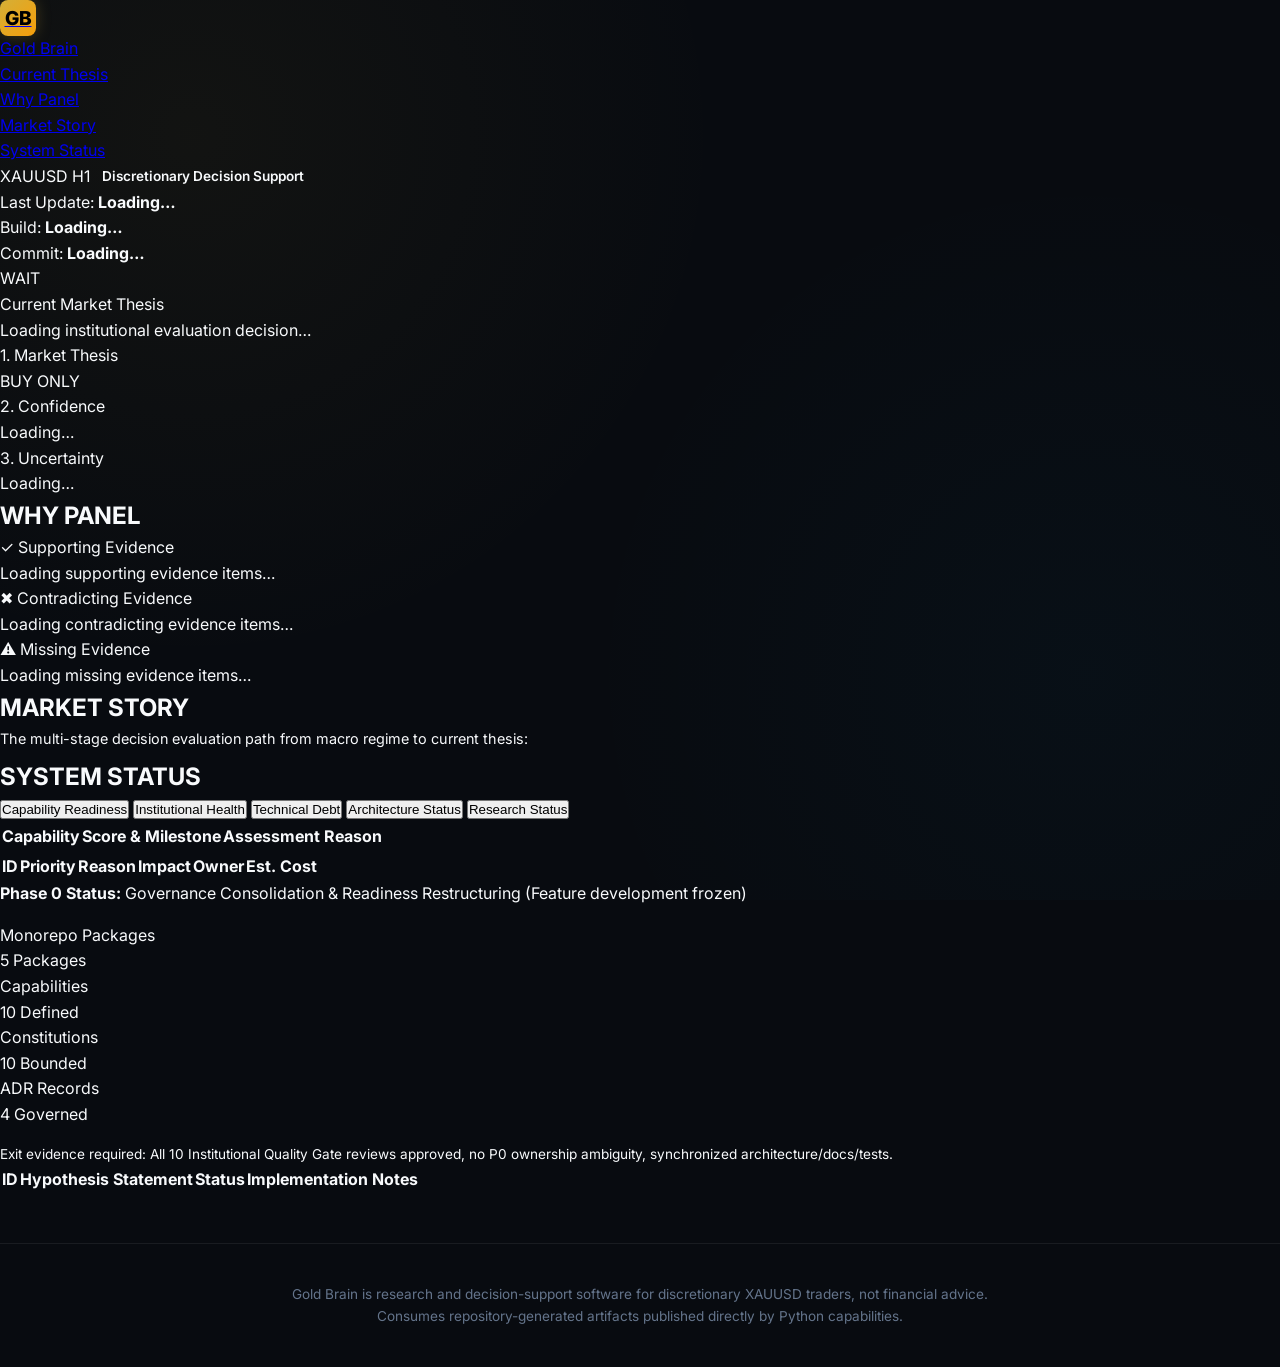
==== index.html @ 352fdc2d "feat(ux): complete First User Experience Sprint — pure artifact consumption dashboard" ====
<!DOCTYPE html>
<html lang="en">
<head>
  <meta charset="UTF-8">
  <meta name="viewport" content="width=device-width, initial-scale=1.0">
  <title>Gold Brain — Discretionary Gold Trader Decision Intelligence</title>
  <meta name="description" content="Gold Brain institutional decision-intelligence foundation for discretionary XAUUSD traders. Live evaluation thesis, evidence lineage, and capability readiness.">
  <link rel="stylesheet" href="styles.css">
</head>
<body>

  <!-- Navigation Bar -->
  <header class="navbar">
    <div class="nav-content">
      <a href="#" class="brand-box">
        <div class="brand-icon">GB</div>
        <div class="brand-name">Gold <span>Brain</span></div>
      </a>
      <ul class="nav-menu">
        <li><a href="#thesis-section">Current Thesis</a></li>
        <li><a href="#why-section">Why Panel</a></li>
        <li><a href="#story-section">Market Story</a></li>
        <li><a href="#status-section">System Status</a></li>
      </ul>
    </div>
  </header>

  <!-- Main Content Container -->
  <main class="main-wrapper">

    <!-- 1. HOME PAGE: Immediate Answers Hero Card -->
    <section class="thesis-hero" id="thesis-section">
      
      <!-- Meta Indicators Bar -->
      <div class="hero-meta-bar">
        <div style="display: flex; align-items: center; gap: 0.75rem;">
          <span class="symbol-badge">XAUUSD H1</span>
          <span style="font-size: 0.85rem; color: var(--text-sub); font-weight: 600;">Discretionary Decision Support</span>
        </div>
        <div class="meta-indicators">
          <div class="meta-item">Last Update: <strong id="val-last-update">Loading…</strong></div>
          <div class="meta-item">Build: <strong id="val-build-version">Loading…</strong></div>
          <div class="meta-item">Commit: <strong id="val-commit-sha">Loading…</strong></div>
        </div>
      </div>

      <!-- Main Thesis Display -->
      <div class="thesis-display-box">
        <div class="thesis-badge-large thesis-WAIT" id="thesis-badge">
          WAIT
        </div>
        <div class="thesis-info-details">
          <div class="thesis-title-text">Current Market Thesis</div>
          <div class="thesis-sub-meaning" id="thesis-meaning">Loading institutional evaluation decision…</div>

          <!-- Key Metrics Grid -->
          <div class="metrics-row">
            <div class="metric-card">
              <div class="metric-label">1. Market Thesis</div>
              <div class="metric-val" id="val-thesis-summary">BUY ONLY</div>
            </div>
            <div class="metric-card">
              <div class="metric-label">2. Confidence</div>
              <div class="metric-val" id="val-confidence" style="color: var(--emerald-buy);">Loading…</div>
            </div>
            <div class="metric-card">
              <div class="metric-label">3. Uncertainty</div>
              <div class="metric-val" id="val-uncertainty" style="color: var(--amber-wait);">Loading…</div>
            </div>
          </div>
        </div>
      </div>
    </section>

    <!-- 2. WHY PANEL -->
    <section id="why-section">
      <div class="section-title-box">
        <h2 class="section-h2">WHY <span>PANEL</span></h2>
        <div class="section-line"></div>
      </div>

      <div class="why-grid">
        <!-- Supporting Evidence -->
        <div class="evidence-box">
          <div class="evidence-title supporting">✓ Supporting Evidence</div>
          <ul class="evidence-ul supporting" id="supporting-evidence">
            <li>Loading supporting evidence items…</li>
          </ul>
        </div>

        <!-- Contradicting Evidence -->
        <div class="evidence-box">
          <div class="evidence-title contradicting">✖ Contradicting Evidence</div>
          <ul class="evidence-ul contradicting" id="contradicting-evidence">
            <li>Loading contradicting evidence items…</li>
          </ul>
        </div>

        <!-- Missing Evidence -->
        <div class="evidence-box">
          <div class="evidence-title missing">⚠ Missing Evidence</div>
          <ul class="evidence-ul missing" id="missing-evidence">
            <li>Loading missing evidence items…</li>
          </ul>
        </div>
      </div>
    </section>

    <!-- 3. MARKET STORY -->
    <section id="story-section">
      <div class="section-title-box">
        <h2 class="section-h2">MARKET <span>STORY</span></h2>
        <div class="section-line"></div>
      </div>

      <div class="story-card">
        <p style="color: var(--text-sub); font-size: 0.9rem; margin-bottom: 0.5rem;">
          The multi-stage decision evaluation path from macro regime to current thesis:
        </p>
        <div id="market-story-pipeline">
          <!-- Rendered by app.js -->
        </div>
      </div>
    </section>

    <!-- 4. SYSTEM STATUS -->
    <section id="status-section">
      <div class="section-title-box">
        <h2 class="section-h2">SYSTEM <span>STATUS</span></h2>
        <div class="section-line"></div>
      </div>

      <div class="status-tabs">
        <button class="tab-btn active" data-tab="readiness">Capability Readiness</button>
        <button class="tab-btn" data-tab="health">Institutional Health</button>
        <button class="tab-btn" data-tab="debt">Technical Debt</button>
        <button class="tab-btn" data-tab="architecture">Architecture Status</button>
        <button class="tab-btn" data-tab="research">Research Status</button>
      </div>

      <!-- Tab 1: Capability Readiness -->
      <div class="tab-content active" id="tab-readiness">
        <div class="evidence-box">
          <table class="data-table">
            <thead>
              <tr>
                <th>Capability</th>
                <th>Score & Milestone</th>
                <th>Assessment Reason</th>
              </tr>
            </thead>
            <tbody id="readiness-table-body">
              <!-- Rendered by app.js -->
            </tbody>
          </table>
        </div>
      </div>

      <!-- Tab 2: Institutional Health -->
      <div class="tab-content" id="tab-health">
        <div class="evidence-box" id="health-summary-box">
          <!-- Rendered by app.js -->
        </div>
      </div>

      <!-- Tab 3: Technical Debt -->
      <div class="tab-content" id="tab-debt">
        <div class="evidence-box">
          <table class="data-table">
            <thead>
              <tr>
                <th>ID</th>
                <th>Priority</th>
                <th>Reason</th>
                <th>Impact</th>
                <th>Owner</th>
                <th>Est. Cost</th>
              </tr>
            </thead>
            <tbody id="debt-table-body">
              <!-- Rendered by app.js -->
            </tbody>
          </table>
        </div>
      </div>

      <!-- Tab 4: Architecture Status -->
      <div class="tab-content" id="tab-architecture">
        <div class="evidence-box">
          <div style="margin-bottom: 1rem;">
            <strong style="color: var(--amber-wait);">Phase 0 Status:</strong> 
            <span>Governance Consolidation & Readiness Restructuring (Feature development frozen)</span>
          </div>
          <div class="metrics-row" style="margin-bottom: 1rem;">
            <div class="metric-card">
              <div class="metric-label">Monorepo Packages</div>
              <div class="metric-val">5 Packages</div>
            </div>
            <div class="metric-card">
              <div class="metric-label">Capabilities</div>
              <div class="metric-val">10 Defined</div>
            </div>
            <div class="metric-card">
              <div class="metric-label">Constitutions</div>
              <div class="metric-val">10 Bounded</div>
            </div>
            <div class="metric-card">
              <div class="metric-label">ADR Records</div>
              <div class="metric-val">4 Governed</div>
            </div>
          </div>
          <p style="color: var(--text-sub); font-size: 0.85rem;">
            Exit evidence required: All 10 Institutional Quality Gate reviews approved, no P0 ownership ambiguity, synchronized architecture/docs/tests.
          </p>
        </div>
      </div>

      <!-- Tab 5: Research Status -->
      <div class="tab-content" id="tab-research">
        <div class="evidence-box">
          <table class="data-table">
            <thead>
              <tr>
                <th>ID</th>
                <th>Hypothesis Statement</th>
                <th>Status</th>
                <th>Implementation Notes</th>
              </tr>
            </thead>
            <tbody id="hyp-table-body">
              <!-- Rendered by app.js -->
            </tbody>
          </table>
        </div>
      </div>

    </section>

  </main>

  <!-- Footer -->
  <footer class="footer">
    <p>
      Gold Brain is research and decision-support software for discretionary XAUUSD traders, not financial advice.<br>
      Consumes repository-generated artifacts published directly by Python capabilities.
    </p>
  </footer>

  <script src="app.js"></script>
</body>
</html>
---- styles.css ----
/* ==========================================================================
   Gold Brain — Institutional Decision Intelligence Design System & CSS
   ========================================================================== */

@import url('https://fonts.googleapis.com/css2?family=Inter:wght@300;400;500;600;700;800&family=JetBrains+Mono:wght@400;500;600&display=swap');

:root {
  /* Color Palette */
  --bg-primary: #080B10;
  --bg-secondary: #0F141C;
  --bg-card: rgba(20, 27, 38, 0.7);
  --bg-card-hover: rgba(28, 38, 54, 0.85);
  --bg-glass: rgba(15, 20, 28, 0.65);
  
  --gold-primary: #D4AF37;
  --gold-light: #F3E5AB;
  --gold-glow: rgba(212, 175, 55, 0.25);
  --amber-primary: #F59E0B;
  
  --emerald-success: #10B981;
  --emerald-glow: rgba(16, 185, 129, 0.2);
  --rose-danger: #EF4444;
  --rose-glow: rgba(239, 68, 68, 0.2);
  --sky-info: #0EA5E9;
  
  --text-primary: #F8FAFC;
  --text-secondary: #94A3B8;
  --text-muted: #64748B;
  
  --border-color: rgba(212, 175, 55, 0.15);
  --border-subtle: rgba(255, 255, 255, 0.07);
  --border-active: rgba(212, 175, 55, 0.5);
  
  /* Typography */
  --font-sans: 'Inter', system-ui, -apple-system, sans-serif;
  --font-mono: 'JetBrains Mono', monospace;
  
  /* Shadows & Glass */
  --shadow-lg: 0 10px 30px -10px rgba(0, 0, 0, 0.7);
  --shadow-gold: 0 0 20px rgba(212, 175, 55, 0.15);
  --glass-blur: blur(12px);
  --radius-lg: 16px;
  --radius-md: 12px;
  --radius-sm: 8px;
}

* {
  box-sizing: border-box;
  margin: 0;
  padding: 0;
}

body {
  font-family: var(--font-sans);
  background-color: var(--bg-primary);
  color: var(--text-primary);
  line-height: 1.6;
  overflow-x: hidden;
  background-image: 
    radial-gradient(circle at 15% 15%, rgba(212, 175, 55, 0.05) 0%, transparent 40%),
    radial-gradient(circle at 85% 75%, rgba(14, 165, 233, 0.03) 0%, transparent 40%);
  background-attachment: fixed;
}

/* Header & Nav */
.header {
  position: sticky;
  top: 0;
  z-index: 100;
  backdrop-filter: var(--glass-blur);
  background: rgba(8, 11, 16, 0.85);
  border-bottom: 1px solid var(--border-subtle);
  padding: 1rem 2rem;
}

.nav-container {
  max-width: 1280px;
  margin: 0 auto;
  display: flex;
  justify-content: space-between;
  align-items: center;
}

.brand {
  display: flex;
  align-items: center;
  gap: 0.75rem;
  text-decoration: none;
  color: var(--text-primary);
}

.brand-icon {
  width: 36px;
  height: 36px;
  background: linear-gradient(135deg, var(--gold-primary), var(--amber-primary));
  border-radius: 8px;
  display: flex;
  align-items: center;
  justify-content: center;
  font-weight: 800;
  font-size: 1.2rem;
  color: #000;
  box-shadow: 0 0 15px var(--gold-glow);
}

.brand-title {
  font-size: 1.25rem;
  font-weight: 700;
  letter-spacing: -0.5px;
}

.brand-title span {
  color: var(--gold-primary);
}

.nav-links {
  display: flex;
  gap: 1.5rem;
  list-style: none;
}

.nav-links a {
  color: var(--text-secondary);
  text-decoration: none;
  font-size: 0.9rem;
  font-weight: 500;
  transition: all 0.2s ease;
}

.nav-links a:hover {
  color: var(--gold-primary);
}

.status-badge {
  display: inline-flex;
  align-items: center;
  gap: 0.5rem;
  background: rgba(245, 158, 11, 0.1);
  border: 1px solid rgba(245, 158, 11, 0.3);
  color: var(--amber-primary);
  padding: 0.35rem 0.85rem;
  border-radius: 20px;
  font-size: 0.8rem;
  font-weight: 600;
}

.status-dot {
  width: 8px;
  height: 8px;
  background-color: var(--amber-primary);
  border-radius: 50%;
  box-shadow: 0 0 8px var(--amber-primary);
  animation: pulse 2s infinite;
}

@keyframes pulse {
  0% { opacity: 1; transform: scale(1); }
  50% { opacity: 0.5; transform: scale(1.2); }
  100% { opacity: 1; transform: scale(1); }
}

/* Main Container */
.container {
  max-width: 1280px;
  margin: 0 auto;
  padding: 2.5rem 1.5rem;
}

/* Hero Section */
.hero {
  text-align: center;
  padding: 3rem 1rem 4rem 1rem;
}

.hero-tag {
  display: inline-block;
  padding: 0.4rem 1rem;
  background: rgba(212, 175, 55, 0.1);
  border: 1px solid var(--border-color);
  border-radius: 50px;
  color: var(--gold-primary);
  font-size: 0.85rem;
  font-weight: 600;
  text-transform: uppercase;
  letter-spacing: 1px;
  margin-bottom: 1.5rem;
}

.hero-title {
  font-size: 3rem;
  font-weight: 800;
  line-height: 1.15;
  margin-bottom: 1.25rem;
  background: linear-gradient(180deg, #FFFFFF 0%, #94A3B8 100%);
  -webkit-background-clip: text;
  -webkit-text-fill-color: transparent;
}

.hero-title-gold {
  background: linear-gradient(135deg, var(--gold-light) 0%, var(--gold-primary) 100%);
  -webkit-background-clip: text;
  -webkit-text-fill-color: transparent;
}

.hero-subtitle {
  max-width: 780px;
  margin: 0 auto 2.5rem auto;
  color: var(--text-secondary);
  font-size: 1.15rem;
  line-height: 1.7;
}

.stats-bar {
  display: grid;
  grid-template-columns: repeat(auto-fit, minmax(220px, 1fr));
  gap: 1.25rem;
  margin-top: 2.5rem;
}

.stat-card {
  background: var(--bg-card);
  border: 1px solid var(--border-subtle);
  backdrop-filter: var(--glass-blur);
  padding: 1.25rem;
  border-radius: var(--radius-md);
  text-align: center;
  transition: transform 0.2s ease, border-color 0.2s ease;
}

.stat-card:hover {
  transform: translateY(-2px);
  border-color: var(--border-color);
}

.stat-value {
  font-size: 1.8rem;
  font-weight: 700;
  color: var(--gold-primary);
  margin-bottom: 0.25rem;
}

.stat-label {
  font-size: 0.85rem;
  color: var(--text-secondary);
  font-weight: 500;
}

/* Section Common */
.section {
  margin-bottom: 4.5rem;
}

.section-header {
  margin-bottom: 2rem;
}

.section-title {
  font-size: 1.8rem;
  font-weight: 700;
  display: flex;
  align-items: center;
  gap: 0.75rem;
  margin-bottom: 0.5rem;
}

.section-title i {
  color: var(--gold-primary);
}

.section-desc {
  color: var(--text-secondary);
  font-size: 1rem;
}

/* Interactive Evaluator Playground */
.evaluator-grid {
  display: grid;
  grid-template-columns: 1fr 1fr;
  gap: 1.5rem;
}

@media (max-width: 900px) {
  .evaluator-grid {
    grid-template-columns: 1fr;
  }
  .hero-title {
    font-size: 2.2rem;
  }
}

.panel {
  background: var(--bg-card);
  border: 1px solid var(--border-subtle);
  backdrop-filter: var(--glass-blur);
  border-radius: var(--radius-lg);
  padding: 1.75rem;
  display: flex;
  flex-direction: column;
}

.panel-header {
  display: flex;
  justify-content: space-between;
  align-items: center;
  margin-bottom: 1.25rem;
  padding-bottom: 0.75rem;
  border-bottom: 1px solid var(--border-subtle);
}

.panel-title {
  font-size: 1.1rem;
  font-weight: 600;
  color: var(--text-primary);
}

.scenario-buttons {
  display: flex;
  flex-wrap: wrap;
  gap: 0.5rem;
  margin-bottom: 1.25rem;
}

.btn-scenario {
  background: rgba(255, 255, 255, 0.05);
  border: 1px solid var(--border-subtle);
  color: var(--text-secondary);
  padding: 0.5rem 0.9rem;
  border-radius: var(--radius-sm);
  font-size: 0.825rem;
  font-weight: 500;
  cursor: pointer;
  transition: all 0.2s ease;
}

.btn-scenario:hover, .btn-scenario.active {
  background: rgba(212, 175, 55, 0.15);
  border-color: var(--gold-primary);
  color: var(--gold-light);
}

.code-editor {
  background: #05070A;
  border: 1px solid var(--border-subtle);
  border-radius: var(--radius-md);
  padding: 1rem;
  font-family: var(--font-mono);
  font-size: 0.85rem;
  color: #A7F3D0;
  width: 100%;
  height: 280px;
  resize: vertical;
  outline: none;
  line-height: 1.5;
}

.code-editor:focus {
  border-color: var(--border-active);
}

.btn-eval {
  margin-top: 1rem;
  background: linear-gradient(135deg, var(--gold-primary) 0%, var(--amber-primary) 100%);
  color: #000;
  font-weight: 700;
  font-size: 0.95rem;
  padding: 0.85rem 1.5rem;
  border: none;
  border-radius: var(--radius-md);
  cursor: pointer;
  transition: all 0.2s ease;
  box-shadow: 0 4px 15px var(--gold-glow);
  display: flex;
  align-items: center;
  justify-content: center;
  gap: 0.5rem;
}

.btn-eval:hover {
  transform: translateY(-2px);
  box-shadow: 0 6px 20px rgba(212, 175, 55, 0.35);
}

/* Verdict Display */
.verdict-card {
  padding: 1.25rem;
  border-radius: var(--radius-md);
  margin-bottom: 1.25rem;
  display: flex;
  align-items: center;
  justify-content: space-between;
  border: 1px solid transparent;
}

.verdict-BUY {
  background: rgba(16, 185, 129, 0.12);
  border-color: var(--emerald-success);
  color: var(--emerald-success);
}

.verdict-SELL {
  background: rgba(239, 68, 68, 0.12);
  border-color: var(--rose-danger);
  color: var(--rose-danger);
}

.verdict-WAIT {
  background: rgba(245, 158, 11, 0.12);
  border-color: var(--amber-primary);
  color: var(--amber-primary);
}

.verdict-badge {
  font-size: 2rem;
  font-weight: 800;
  letter-spacing: 1px;
}

.verdict-details {
  text-align: right;
}

.verdict-meaning {
  font-size: 0.9rem;
  font-weight: 600;
  color: var(--text-primary);
}

.verdict-confidence {
  font-size: 0.8rem;
  color: var(--text-secondary);
}

.reasons-list {
  list-style: none;
  margin-bottom: 1.25rem;
}

.reasons-list li {
  position: relative;
  padding-left: 1.5rem;
  margin-bottom: 0.5rem;
  font-size: 0.9rem;
  color: var(--text-primary);
}

.reasons-list li::before {
  content: "✓";
  position: absolute;
  left: 0;
  color: var(--emerald-success);
  font-weight: bold;
}

.json-output {
  background: #05070A;
  border: 1px solid var(--border-subtle);
  border-radius: var(--radius-md);
  padding: 1rem;
  font-family: var(--font-mono);
  font-size: 0.825rem;
  color: #94A3B8;
  max-height: 220px;
  overflow-y: auto;
  white-space: pre-wrap;
}

/* Capability Readiness Matrix */
.matrix-table-wrapper {
  background: var(--bg-card);
  border: 1px solid var(--border-subtle);
  backdrop-filter: var(--glass-blur);
  border-radius: var(--radius-lg);
  overflow-x: auto;
}

.matrix-table {
  width: 100%;
  border-collapse: collapse;
  text-align: left;
  font-size: 0.9rem;
}

.matrix-table th {
  background: rgba(255, 255, 255, 0.03);
  padding: 1rem 1.25rem;
  color: var(--text-secondary);
  font-weight: 600;
  border-bottom: 1px solid var(--border-subtle);
}

.matrix-table td {
  padding: 1rem 1.25rem;
  border-bottom: 1px solid var(--border-subtle);
  color: var(--text-primary);
}

.matrix-table tr:hover {
  background: rgba(255, 255, 255, 0.02);
}

.capability-name {
  font-weight: 600;
  color: var(--gold-light);
  display: flex;
  align-items: center;
  gap: 0.5rem;
}

.score-pill {
  display: inline-flex;
  align-items: center;
  padding: 0.25rem 0.6rem;
  border-radius: 6px;
  font-size: 0.75rem;
  font-weight: 700;
  font-family: var(--font-mono);
}

.score-60 { background: rgba(16, 185, 129, 0.15); color: var(--emerald-success); border: 1px solid var(--emerald-glow); }
.score-40 { background: rgba(14, 165, 233, 0.15); color: var(--sky-info); border: 1px solid rgba(14, 165, 233, 0.3); }
.score-20 { background: rgba(245, 158, 11, 0.15); color: var(--amber-primary); border: 1px solid rgba(245, 158, 11, 0.3); }
.score-0  { background: rgba(239, 68, 68, 0.15); color: var(--rose-danger); border: 1px solid var(--rose-glow); }

/* Progress Bar */
.progress-bar-bg {
  width: 100px;
  height: 6px;
  background: rgba(255, 255, 255, 0.1);
  border-radius: 3px;
  overflow: hidden;
  margin-top: 4px;
}

.progress-bar-fill {
  height: 100%;
  border-radius: 3px;
  transition: width 0.8s ease;
}

/* Governance & Constitutions */
.grid-cards {
  display: grid;
  grid-template-columns: repeat(auto-fit, minmax(320px, 1fr));
  gap: 1.5rem;
}

.card-item {
  background: var(--bg-card);
  border: 1px solid var(--border-subtle);
  border-radius: var(--radius-lg);
  padding: 1.5rem;
  transition: all 0.2s ease;
}

.card-item:hover {
  transform: translateY(-3px);
  border-color: var(--border-color);
  box-shadow: var(--shadow-gold);
}

.card-title {
  font-size: 1.1rem;
  font-weight: 600;
  color: var(--gold-light);
  margin-bottom: 0.75rem;
  display: flex;
  align-items: center;
  gap: 0.5rem;
}

.card-body {
  color: var(--text-secondary);
  font-size: 0.9rem;
  line-height: 1.6;
}

/* Roadmap Timeline */
.timeline {
  display: grid;
  grid-template-columns: repeat(auto-fit, minmax(260px, 1fr));
  gap: 1.5rem;
}

.timeline-step {
  background: var(--bg-card);
  border: 1px solid var(--border-subtle);
  border-radius: var(--radius-lg);
  padding: 1.5rem;
  position: relative;
}

.timeline-step.active {
  border-color: var(--amber-primary);
  background: rgba(245, 158, 11, 0.05);
}

.step-num {
  font-size: 0.75rem;
  font-weight: 800;
  text-transform: uppercase;
  letter-spacing: 1px;
  color: var(--amber-primary);
  margin-bottom: 0.5rem;
}

.step-title {
  font-size: 1.1rem;
  font-weight: 700;
  margin-bottom: 0.75rem;
  color: var(--text-primary);
}

.step-desc {
  font-size: 0.875rem;
  color: var(--text-secondary);
}

/* Footer */
.footer {
  border-top: 1px solid var(--border-subtle);
  padding: 2.5rem 1.5rem;
  text-align: center;
  color: var(--text-muted);
  font-size: 0.85rem;
  margin-top: 3rem;
}

.footer-links {
  display: flex;
  justify-content: center;
  gap: 1.5rem;
  margin-bottom: 1rem;
}

.footer-links a {
  color: var(--text-secondary);
  text-decoration: none;
}

.footer-links a:hover {
  color: var(--gold-primary);
}

.disclaimer-box {
  max-width: 800px;
  margin: 1.5rem auto 0 auto;
  padding: 1rem;
  background: rgba(255, 255, 255, 0.02);
  border: 1px solid var(--border-subtle);
  border-radius: var(--radius-sm);
  font-size: 0.8rem;
  line-height: 1.5;
  color: var(--text-muted);
}
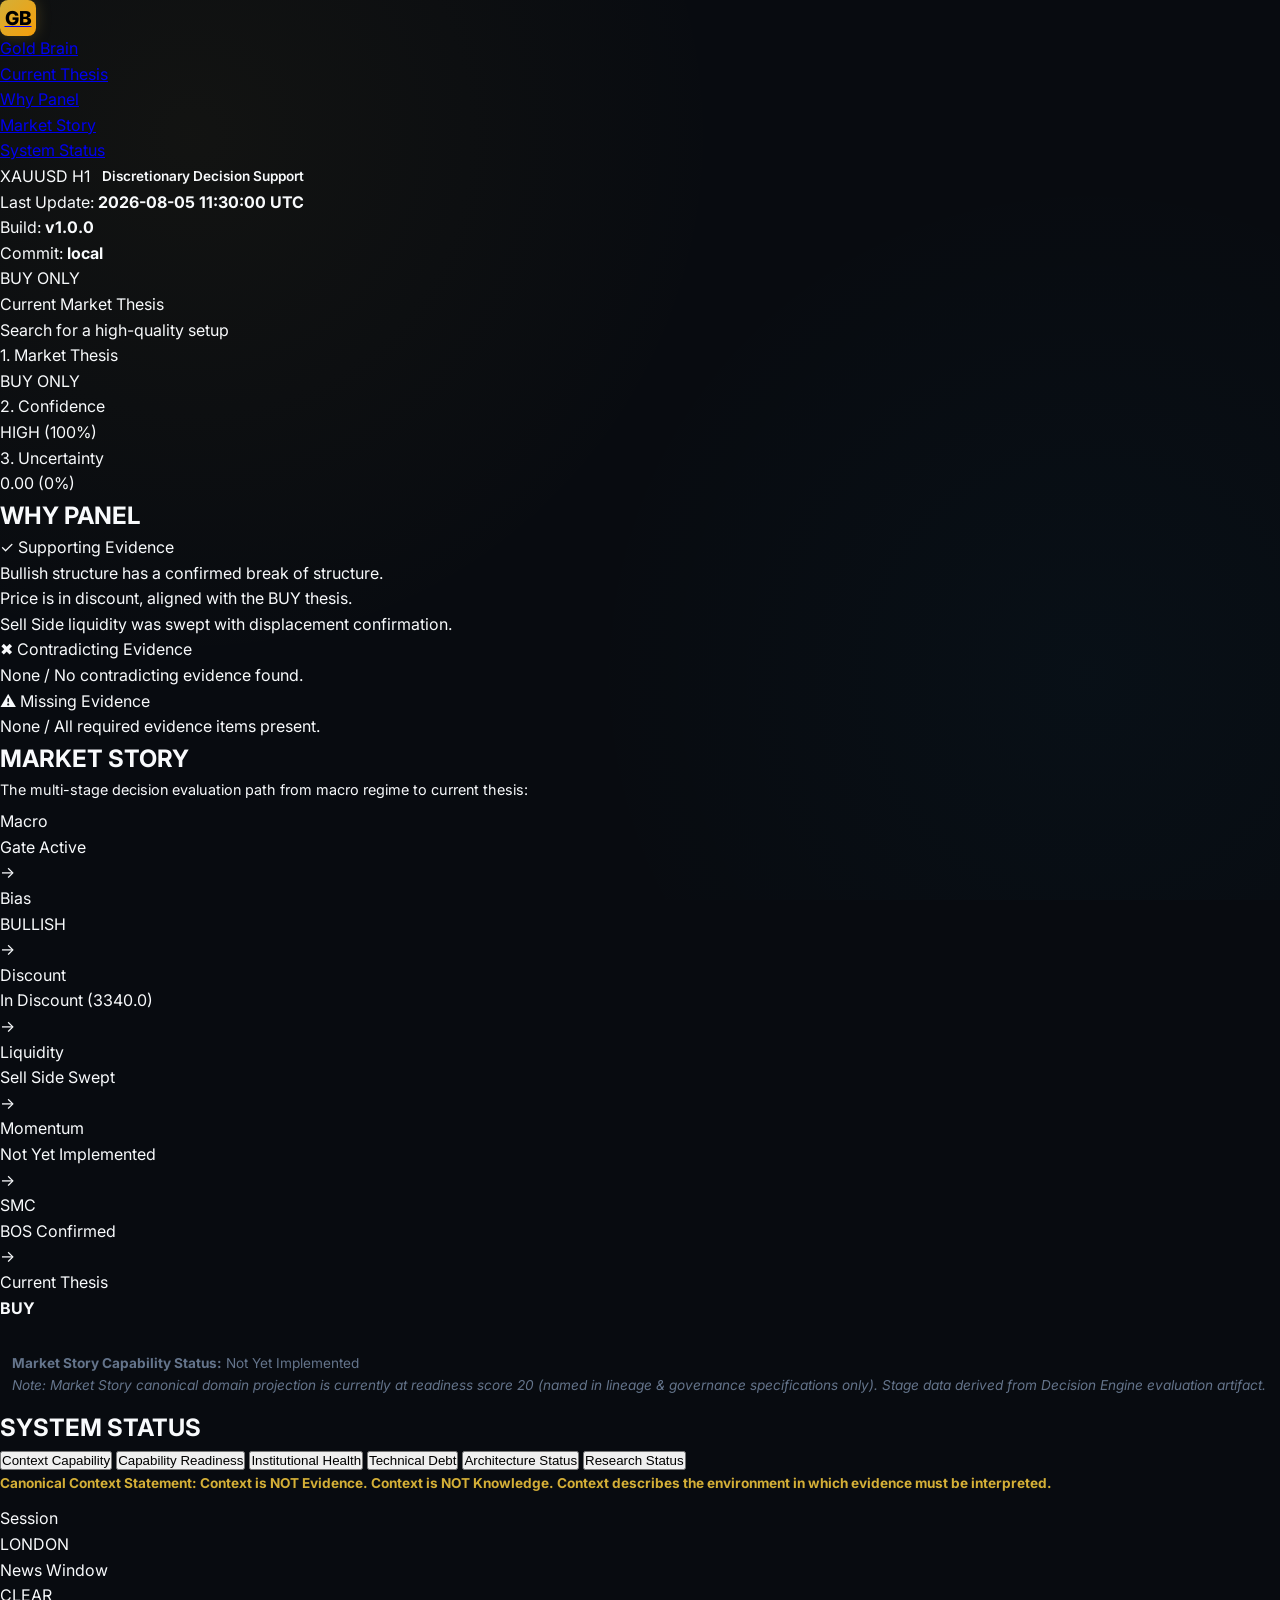
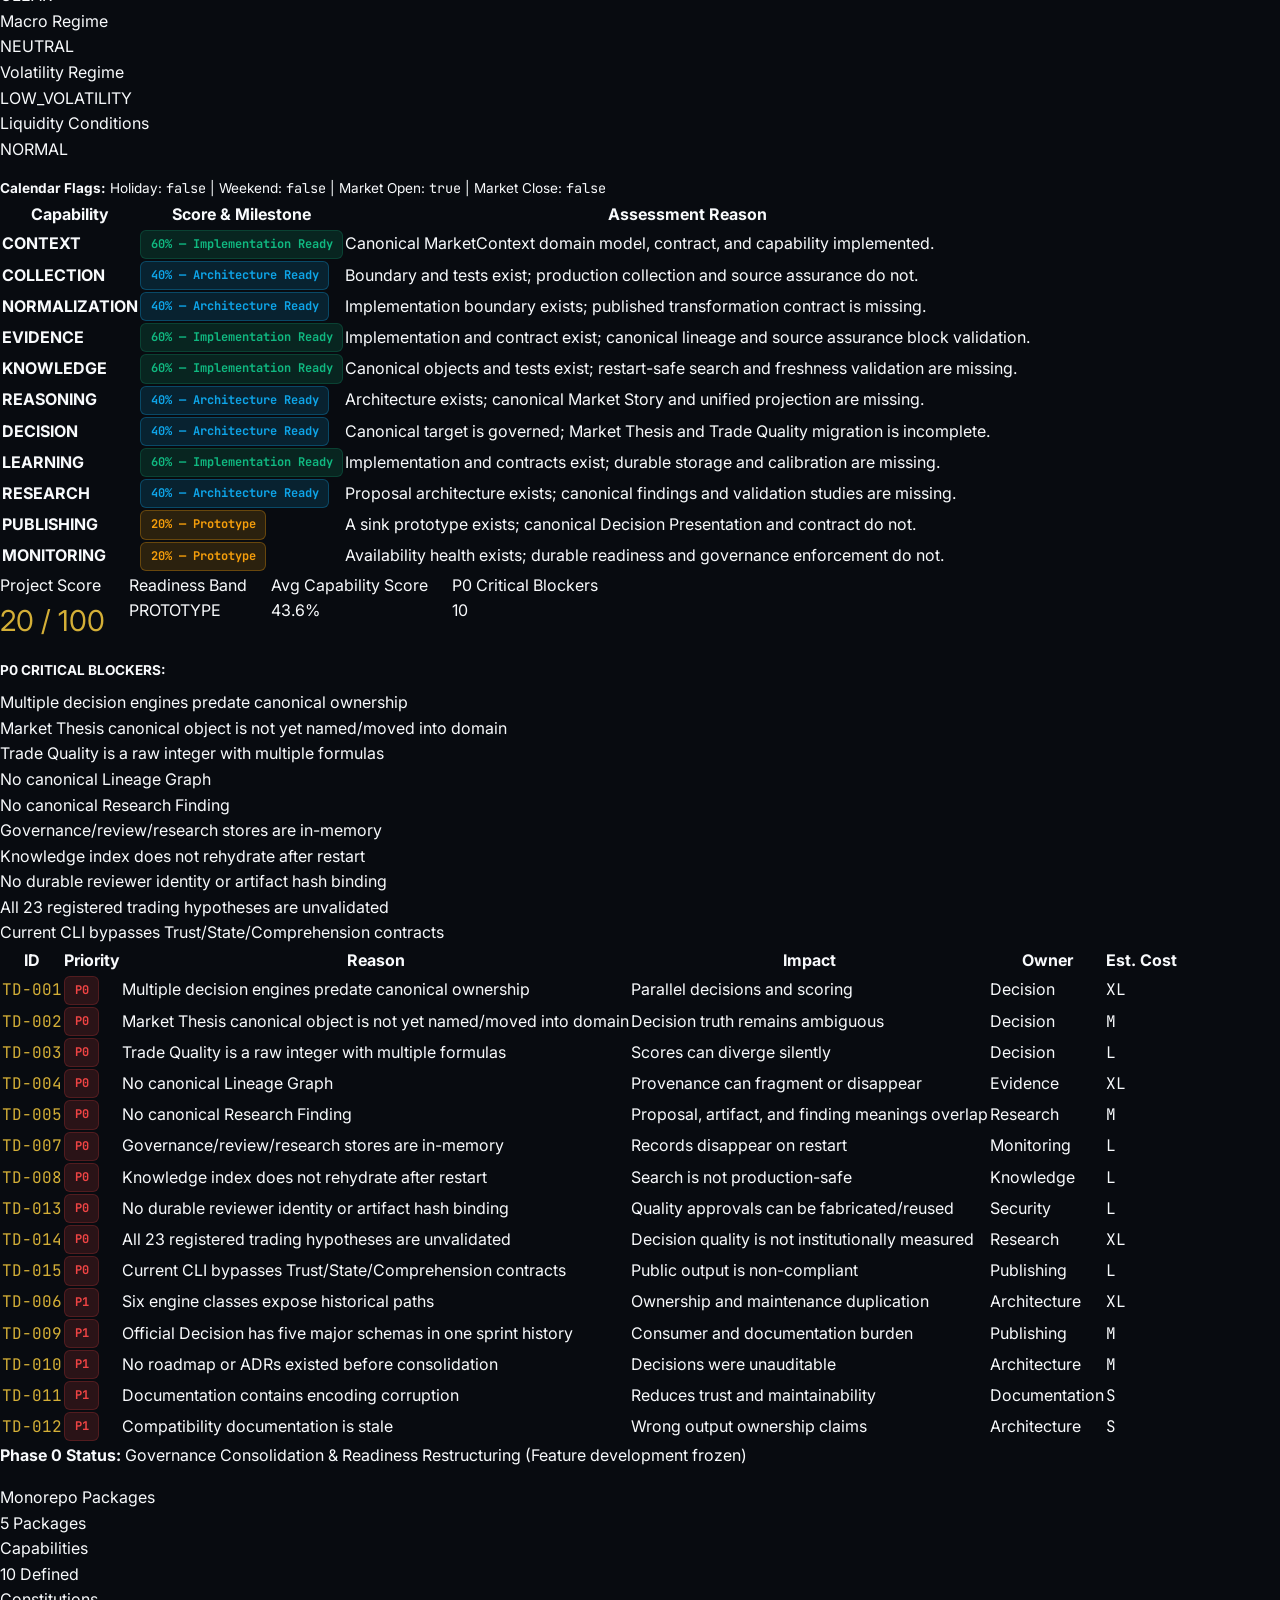
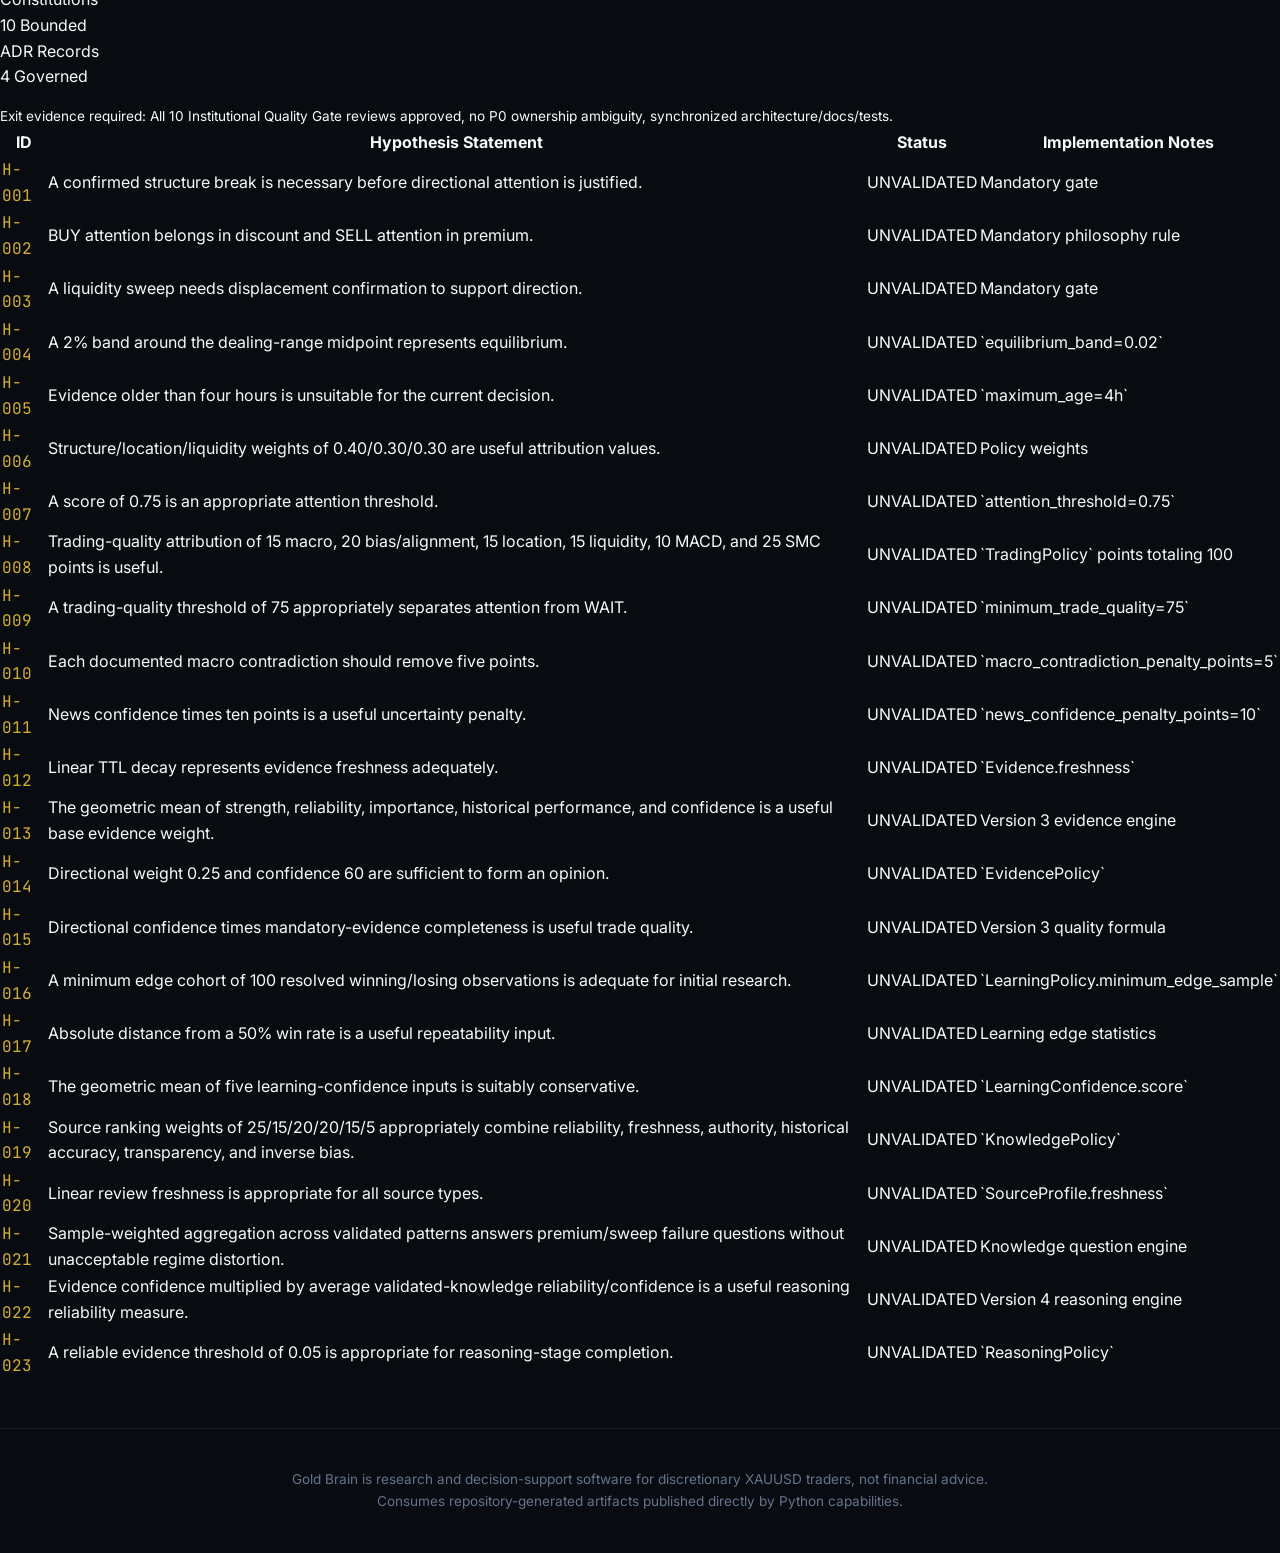
==== commit 503c2f7f: "feat(context): implement canonical Context Capability, contract, constitution, publishing, and tests" ====
--- a/index.html
+++ b/index.html
@@ -131,15 +131,23 @@
       </div>
 
       <div class="status-tabs">
-        <button class="tab-btn active" data-tab="readiness">Capability Readiness</button>
+        <button class="tab-btn active" data-tab="context">Context Capability</button>
+        <button class="tab-btn" data-tab="readiness">Capability Readiness</button>
         <button class="tab-btn" data-tab="health">Institutional Health</button>
         <button class="tab-btn" data-tab="debt">Technical Debt</button>
         <button class="tab-btn" data-tab="architecture">Architecture Status</button>
         <button class="tab-btn" data-tab="research">Research Status</button>
       </div>
 
+      <!-- Tab 0: Context Capability -->
+      <div class="tab-content active" id="tab-context">
+        <div class="evidence-box" id="context-summary-box">
+          <!-- Rendered by app.js -->
+        </div>
+      </div>
+
       <!-- Tab 1: Capability Readiness -->
-      <div class="tab-content active" id="tab-readiness">
+      <div class="tab-content" id="tab-readiness">
         <div class="evidence-box">
           <table class="data-table">
             <thead>
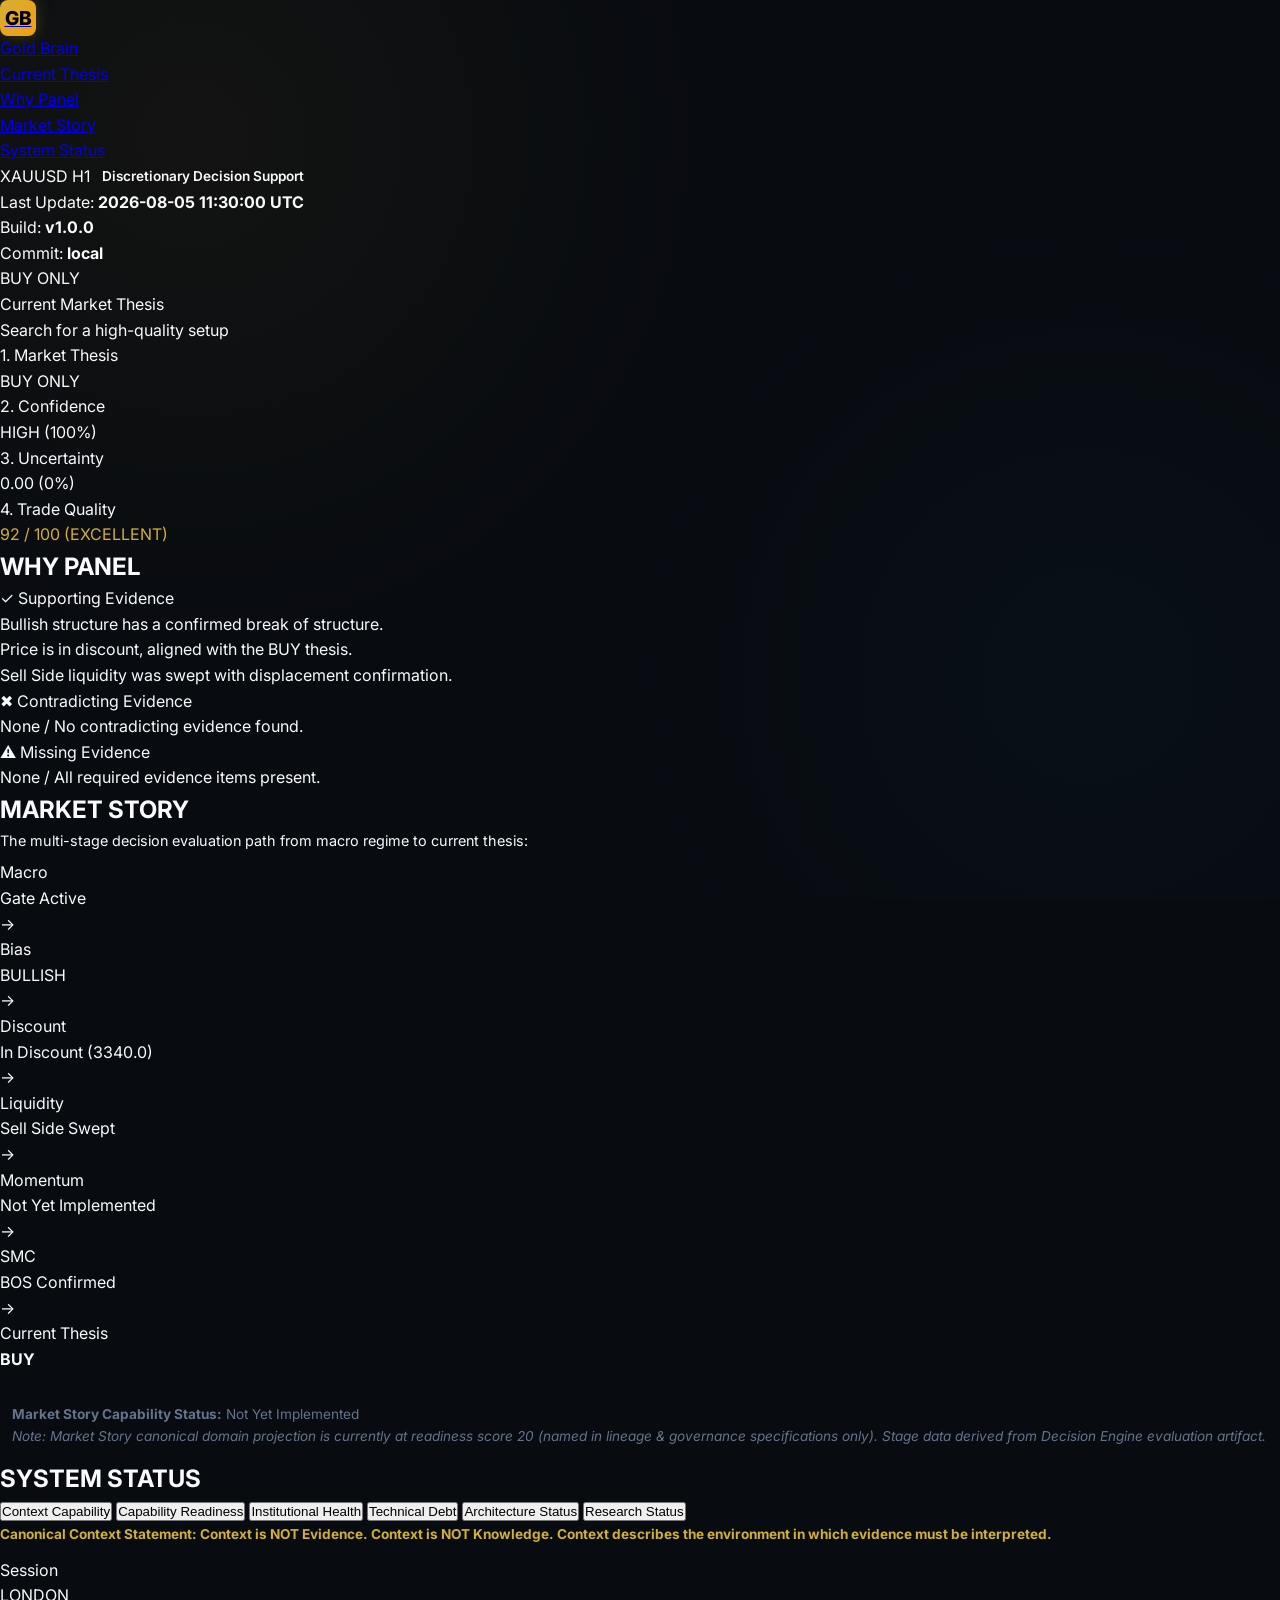
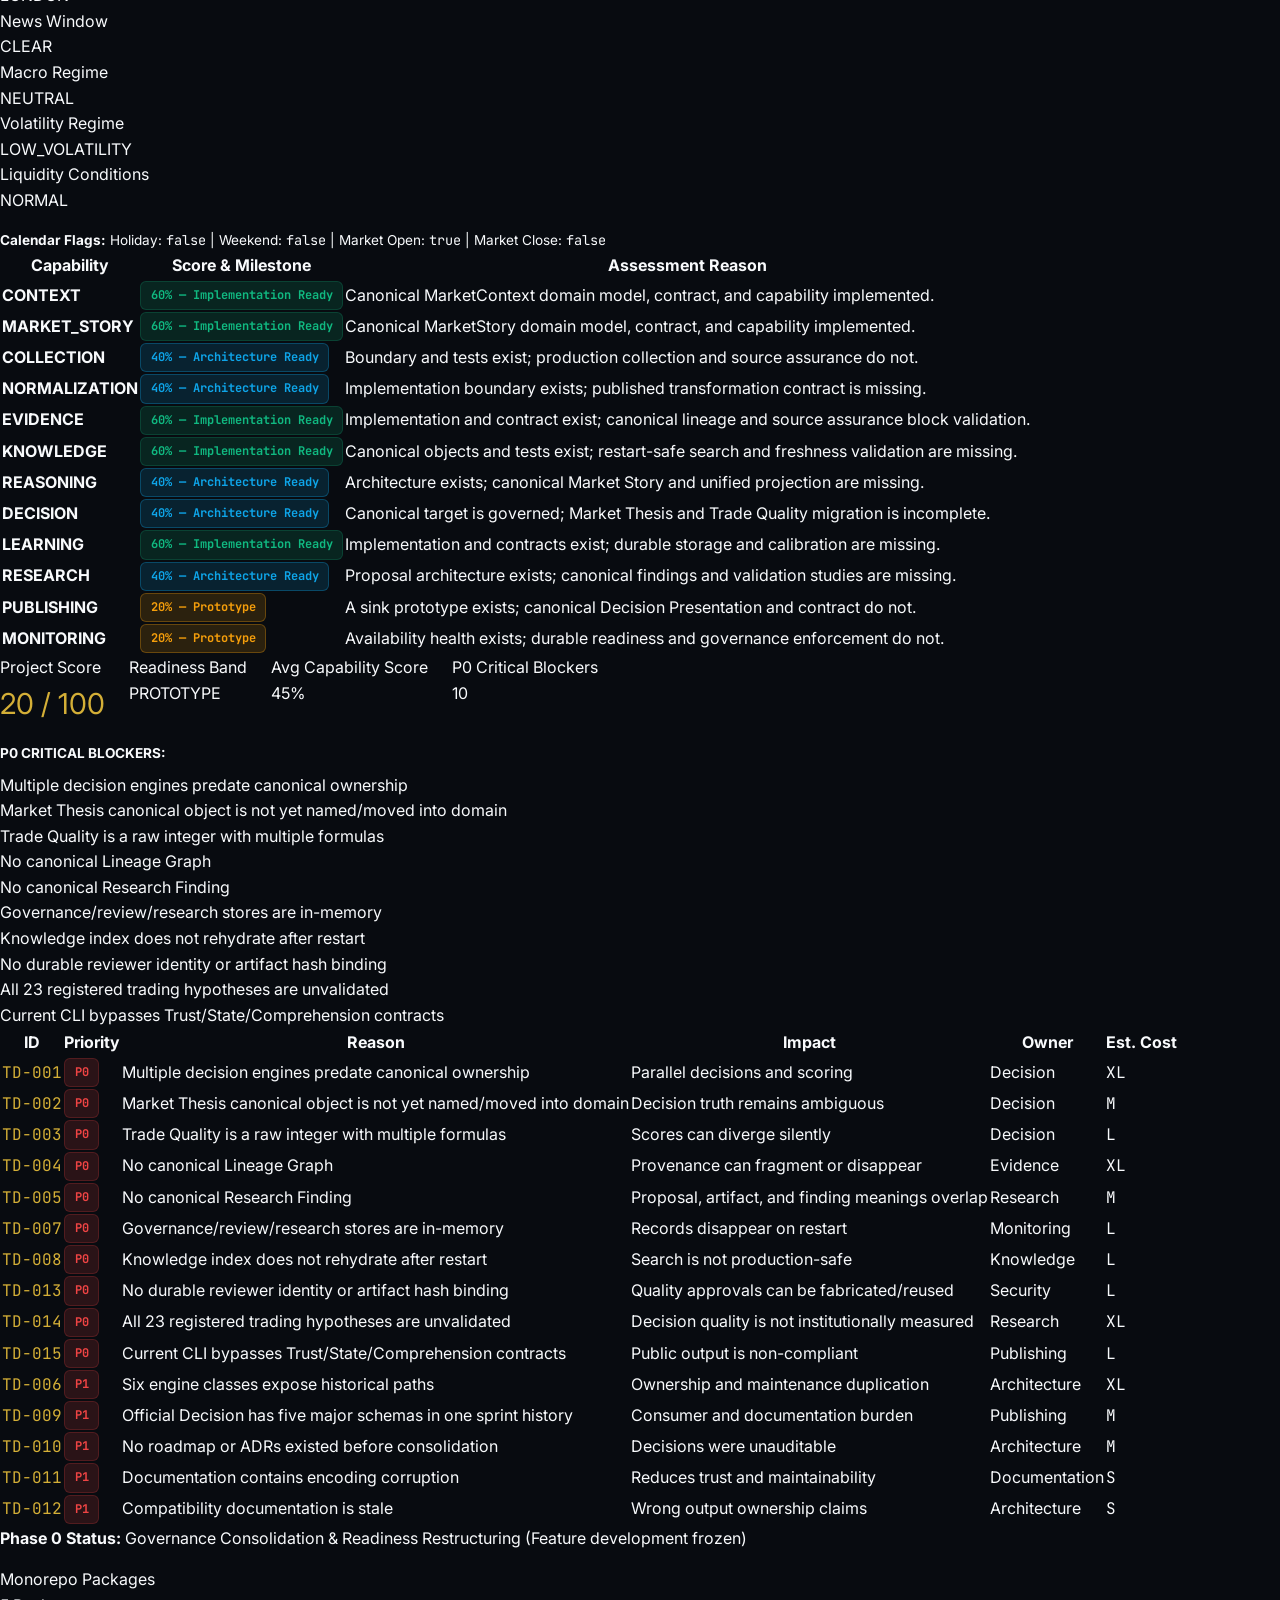
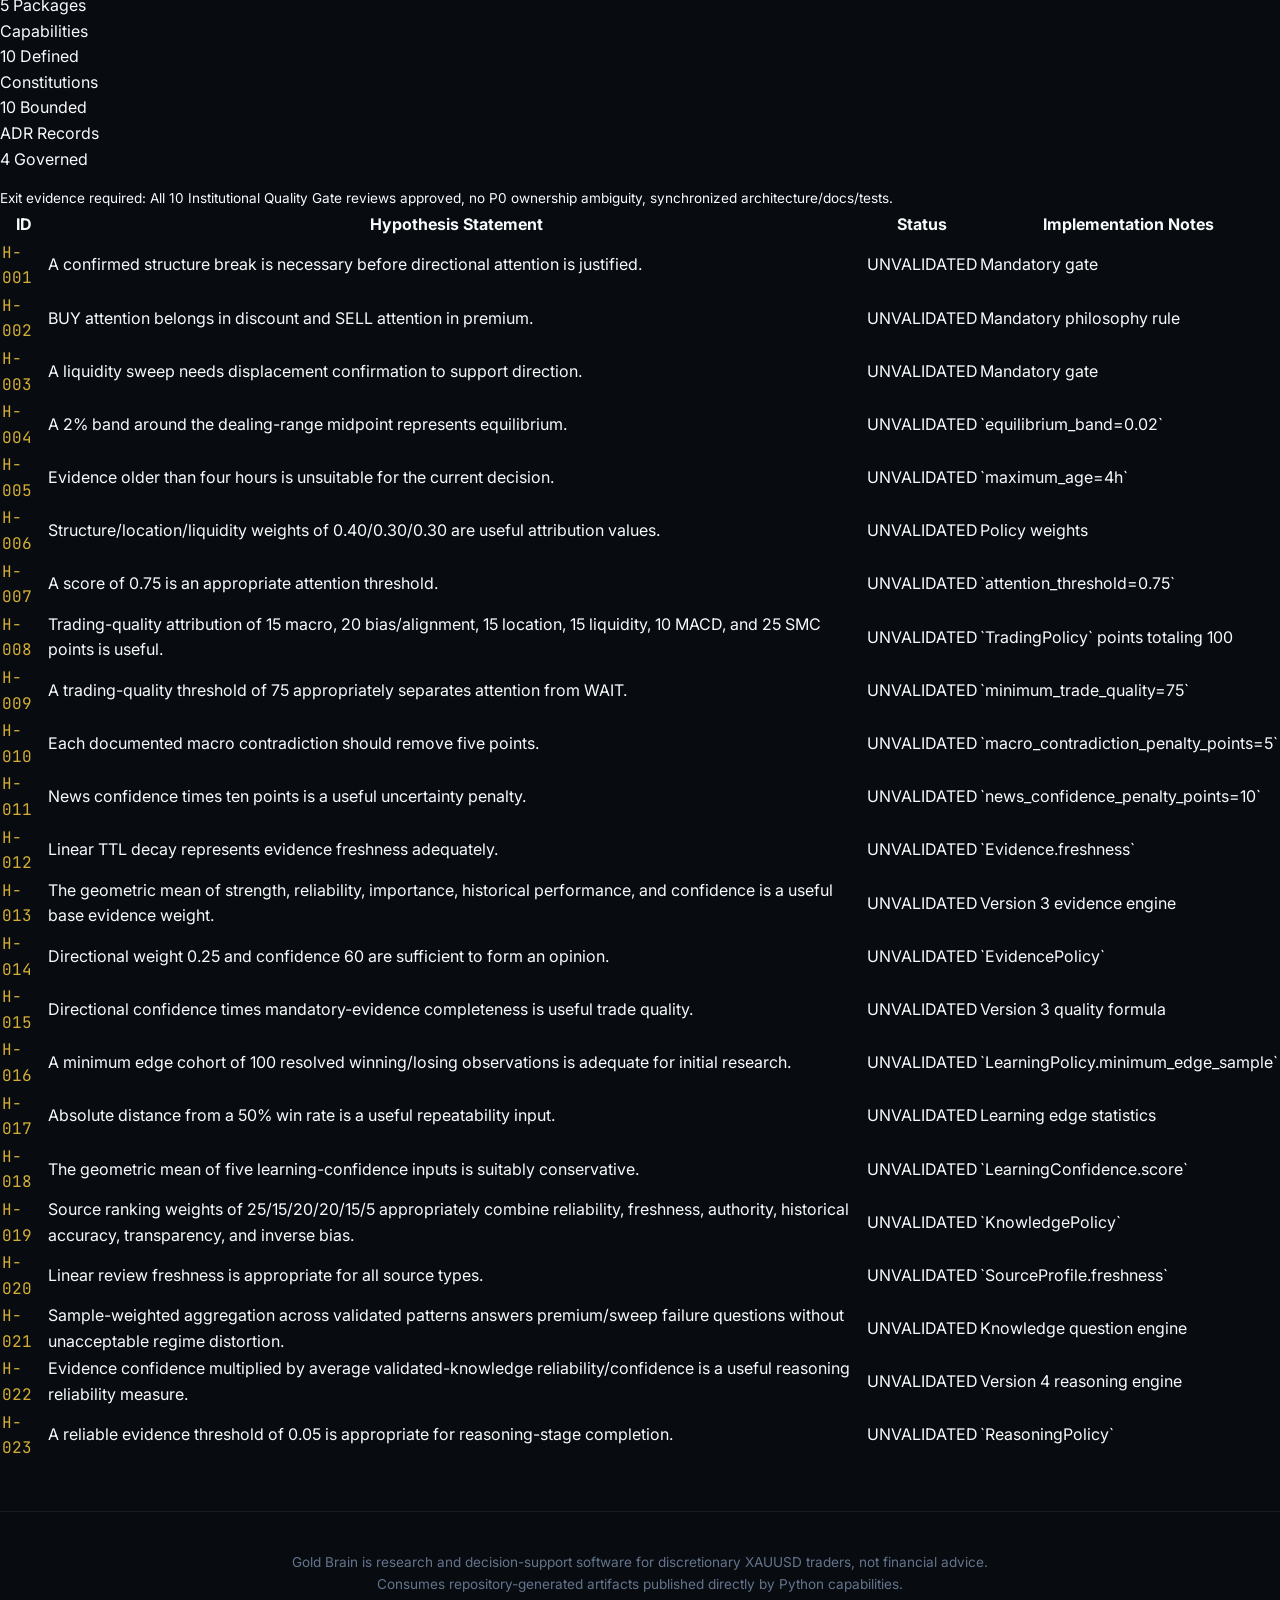
==== commit 5f3915af: "feat(completion): implement LiveMarketCollector, MarketStory, MarketThesis, SqliteDecisionStore, and" ====
--- a/index.html
+++ b/index.html
@@ -67,6 +67,10 @@
               <div class="metric-label">3. Uncertainty</div>
               <div class="metric-val" id="val-uncertainty" style="color: var(--amber-wait);">Loading…</div>
             </div>
+            <div class="metric-card">
+              <div class="metric-label">4. Trade Quality</div>
+              <div class="metric-val" id="val-trade-quality" style="color: var(--gold-primary);">Loading…</div>
+            </div>
           </div>
         </div>
       </div>
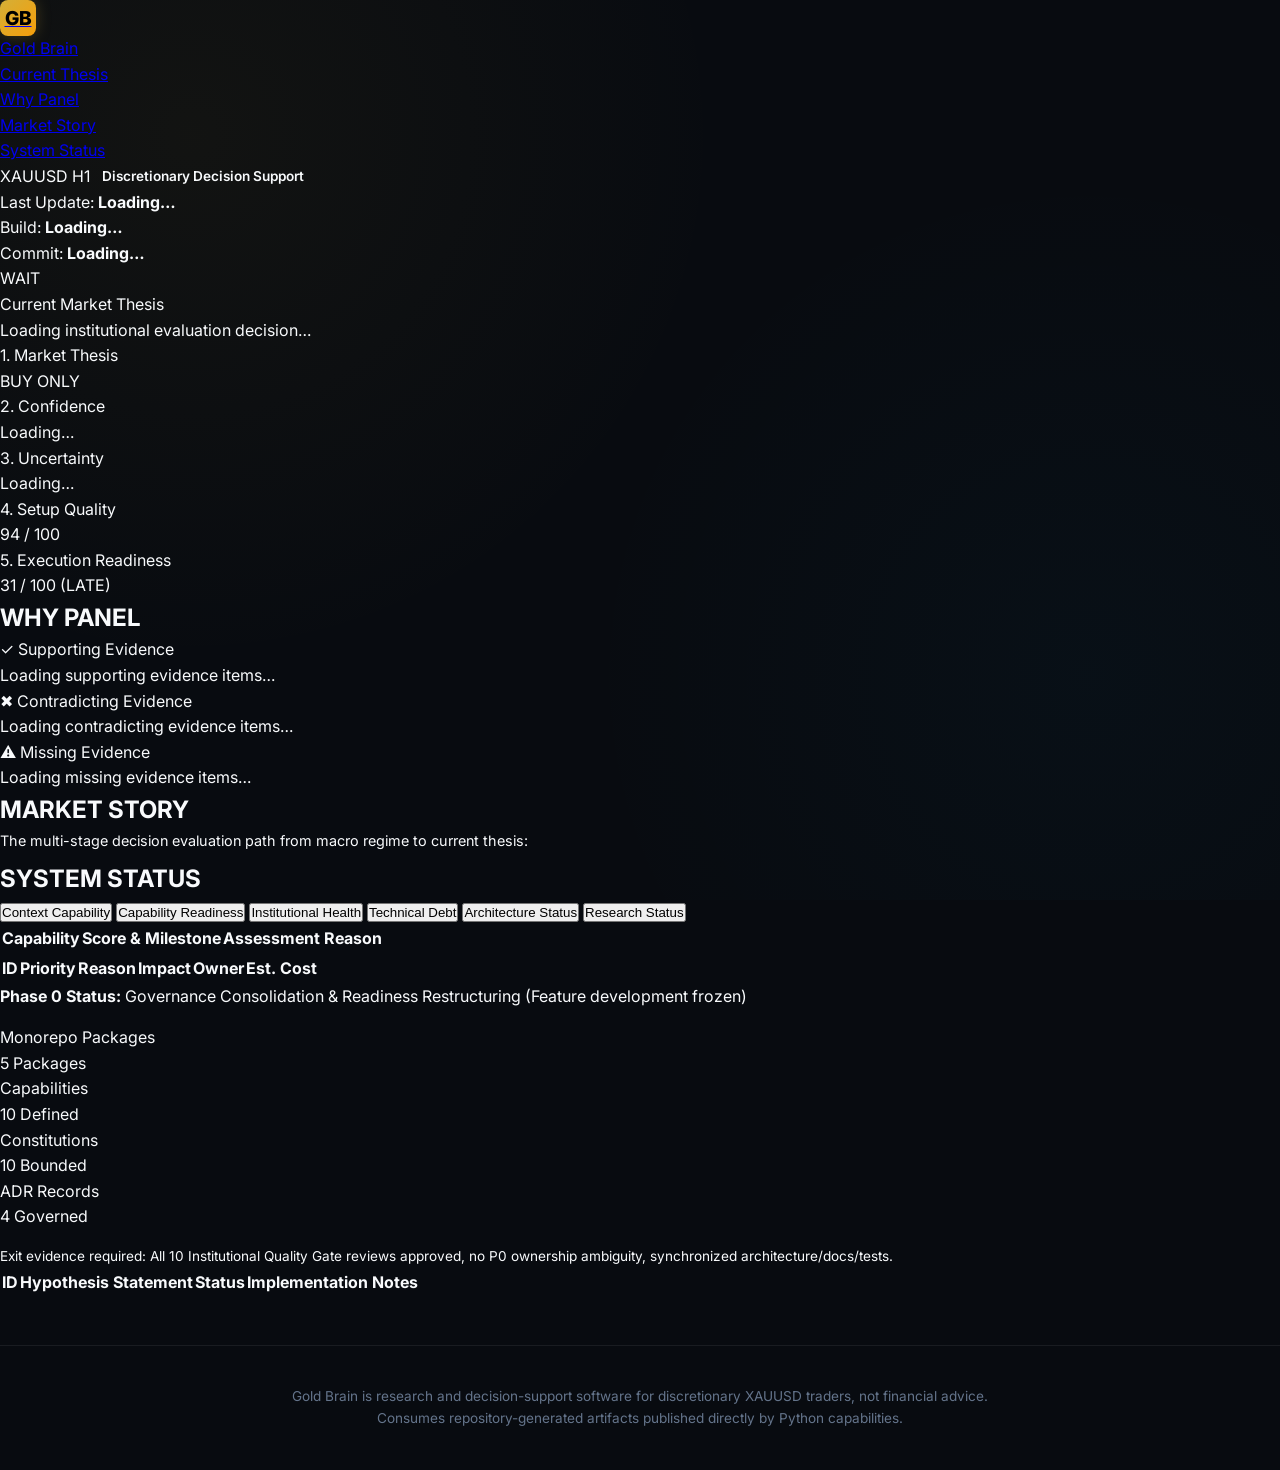
==== commit 8fd265ad: "feat(execution-readiness): implement Execution Readiness Engine, Backtest, contracts and UI integrat" ====
--- a/index.html
+++ b/index.html
@@ -68,8 +68,12 @@
               <div class="metric-val" id="val-uncertainty" style="color: var(--amber-wait);">Loading…</div>
             </div>
             <div class="metric-card">
-              <div class="metric-label">4. Trade Quality</div>
-              <div class="metric-val" id="val-trade-quality" style="color: var(--gold-primary);">Loading…</div>
+              <div class="metric-label">4. Setup Quality</div>
+              <div class="metric-val" id="val-setup-quality" style="color: var(--emerald-buy);">94 / 100</div>
+            </div>
+            <div class="metric-card">
+              <div class="metric-label">5. Execution Readiness</div>
+              <div class="metric-val" id="val-execution-readiness" style="color: var(--amber-wait);">31 / 100 (LATE)</div>
             </div>
           </div>
         </div>
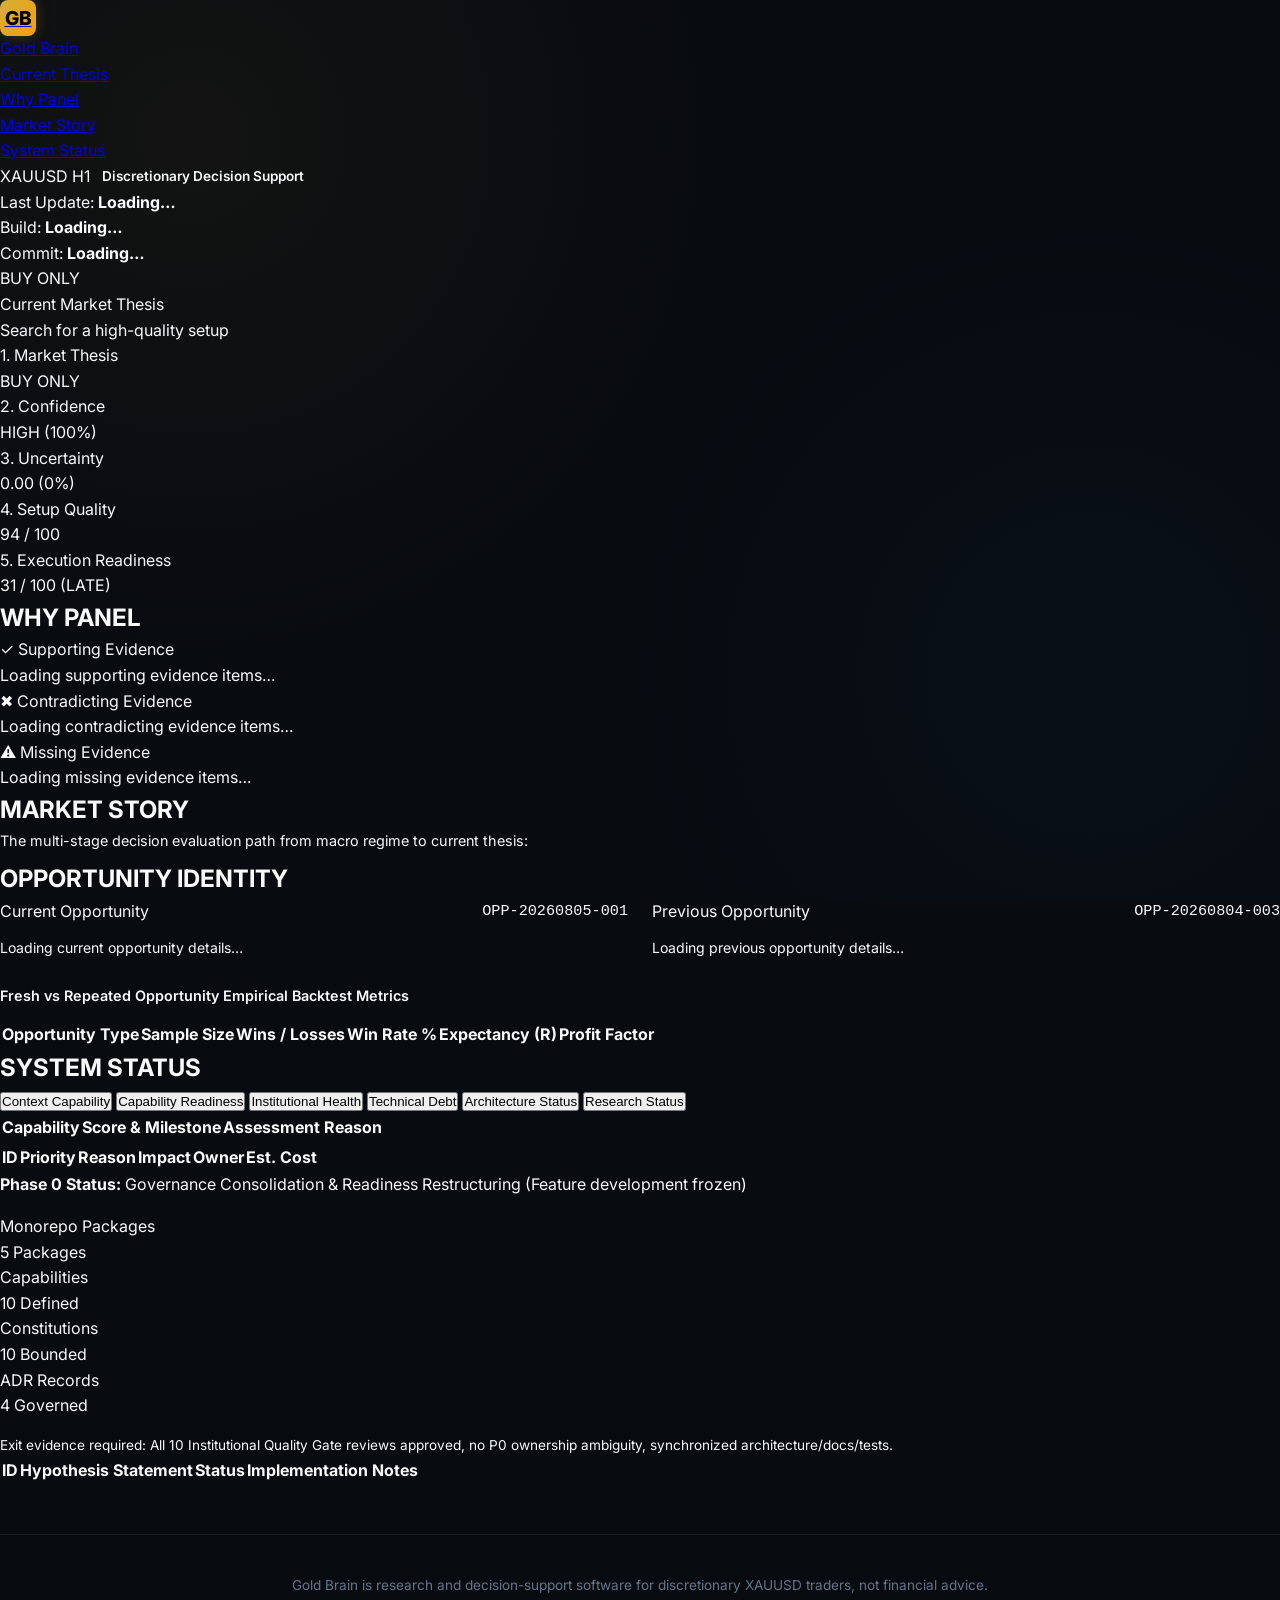
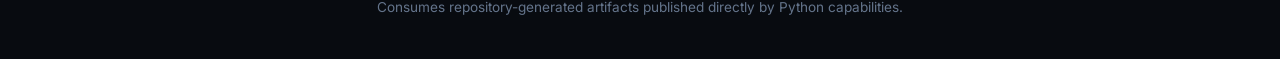
==== commit e8a195ec: "feat(opportunity-identity): implement Opportunity Identity Engine, Backtest, contracts and UI integr" ====
--- a/index.html
+++ b/index.html
@@ -131,6 +131,62 @@
       </div>
     </section>
 
+    <!-- 3B. OPPORTUNITY IDENTITY ENGINE -->
+    <section id="opportunity-section">
+      <div class="section-title-box">
+        <h2 class="section-h2">OPPORTUNITY <span>IDENTITY</span></h2>
+        <div class="section-line"></div>
+      </div>
+
+      <div style="display: grid; grid-template-columns: repeat(auto-fit, minmax(320px, 1fr)); gap: 1.5rem; margin-bottom: 1.5rem;">
+        <!-- Current Opportunity Card -->
+        <div class="evidence-box">
+          <div class="evidence-title supporting" style="display: flex; justify-content: space-between; align-items: center;">
+            <span>Current Opportunity</span>
+            <span id="opp-curr-id" style="font-family: monospace; color: var(--gold); font-size: 0.95rem;">OPP-20260805-001</span>
+          </div>
+          <div style="font-size: 0.88rem; line-height: 1.6; color: var(--text-main); margin-top: 0.8rem;" id="opp-curr-body">
+            <!-- Rendered by app.js -->
+            Loading current opportunity details…
+          </div>
+        </div>
+
+        <!-- Previous Opportunity Card -->
+        <div class="evidence-box">
+          <div class="evidence-title missing" style="display: flex; justify-content: space-between; align-items: center;">
+            <span>Previous Opportunity</span>
+            <span id="opp-prev-id" style="font-family: monospace; color: var(--text-sub); font-size: 0.95rem;">OPP-20260804-003</span>
+          </div>
+          <div style="font-size: 0.88rem; line-height: 1.6; color: var(--text-main); margin-top: 0.8rem;" id="opp-prev-body">
+            <!-- Rendered by app.js -->
+            Loading previous opportunity details…
+          </div>
+        </div>
+      </div>
+
+      <!-- Fresh vs Repeated Opportunity Backtest Table -->
+      <div class="story-card">
+        <div style="font-size: 0.9rem; font-weight: 600; color: var(--gold); margin-bottom: 0.8rem;">
+          Fresh vs Repeated Opportunity Empirical Backtest Metrics
+        </div>
+        <table class="data-table" id="opp-backtest-table">
+          <thead>
+            <tr>
+              <th>Opportunity Type</th>
+              <th>Sample Size</th>
+              <th>Wins / Losses</th>
+              <th>Win Rate %</th>
+              <th>Expectancy (R)</th>
+              <th>Profit Factor</th>
+            </tr>
+          </thead>
+          <tbody id="opp-backtest-tbody">
+            <!-- Rendered by app.js -->
+          </tbody>
+        </table>
+      </div>
+    </section>
+
     <!-- 4. SYSTEM STATUS -->
     <section id="status-section">
       <div class="section-title-box">
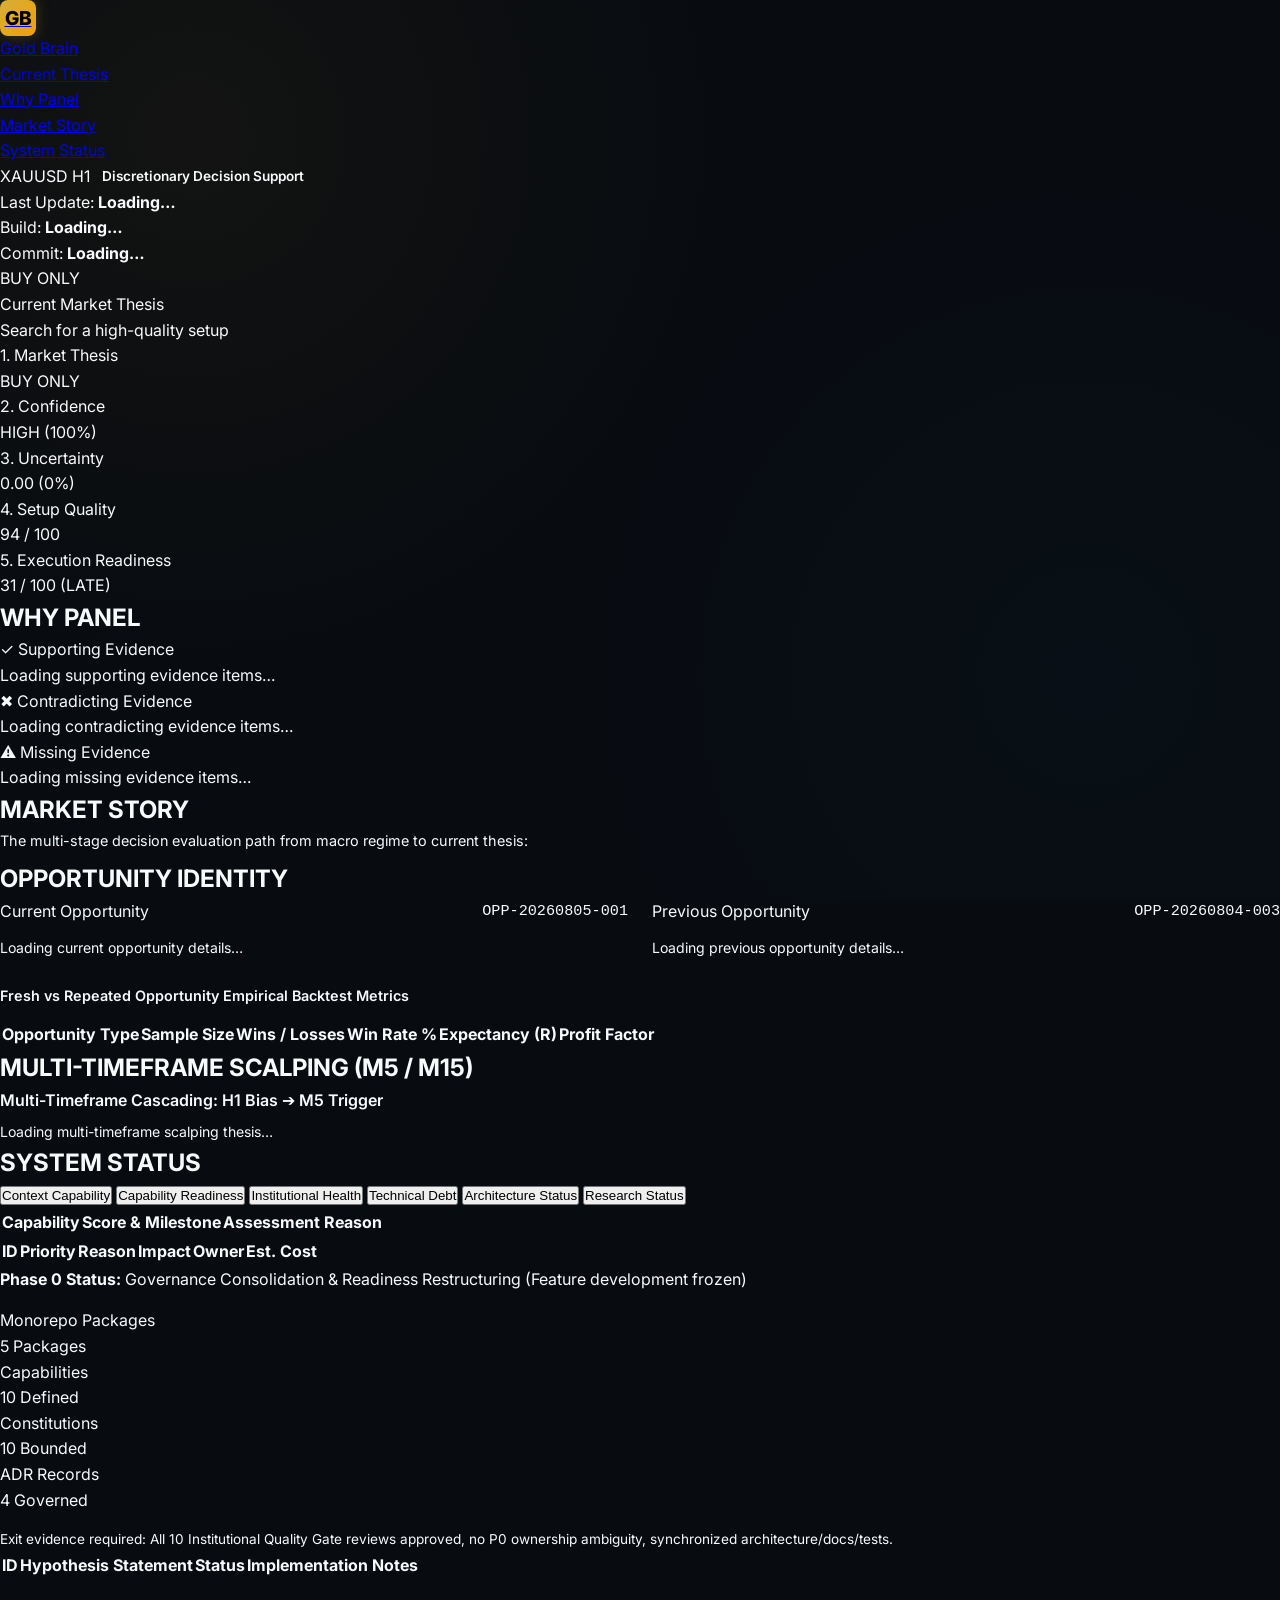
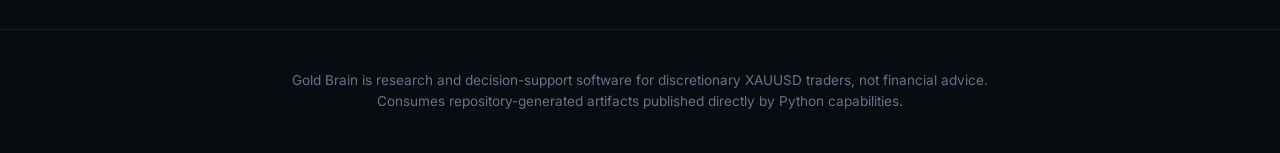
==== commit 5457ff26: "feat(multi-timeframe): implement M5/M15 lower timeframe scalping engine cascaded from H1 bias" ====
--- a/index.html
+++ b/index.html
@@ -187,7 +187,22 @@
       </div>
     </section>
 
-    <!-- 4. SYSTEM STATUS -->
+    <!-- 3C. MULTI-TIMEFRAME SCALPING ENGINE -->
+    <section id="mtf-section">
+      <div class="section-title-box">
+        <h2 class="section-h2">MULTI-TIMEFRAME <span>SCALPING (M5 / M15)</span></h2>
+        <div class="section-line"></div>
+      </div>
+
+      <div class="evidence-box" id="mtf-summary-box">
+        <div style="font-size: 1rem; font-weight: 600; color: var(--gold); margin-bottom: 0.5rem;" id="mtf-title">
+          Multi-Timeframe Cascading: H1 Bias ➔ M5 Trigger
+        </div>
+        <div id="mtf-body" style="font-size: 0.88rem; line-height: 1.6; color: var(--text-main);">
+          Loading multi-timeframe scalping thesis…
+        </div>
+      </div>
+    </section>
     <section id="status-section">
       <div class="section-title-box">
         <h2 class="section-h2">SYSTEM <span>STATUS</span></h2>
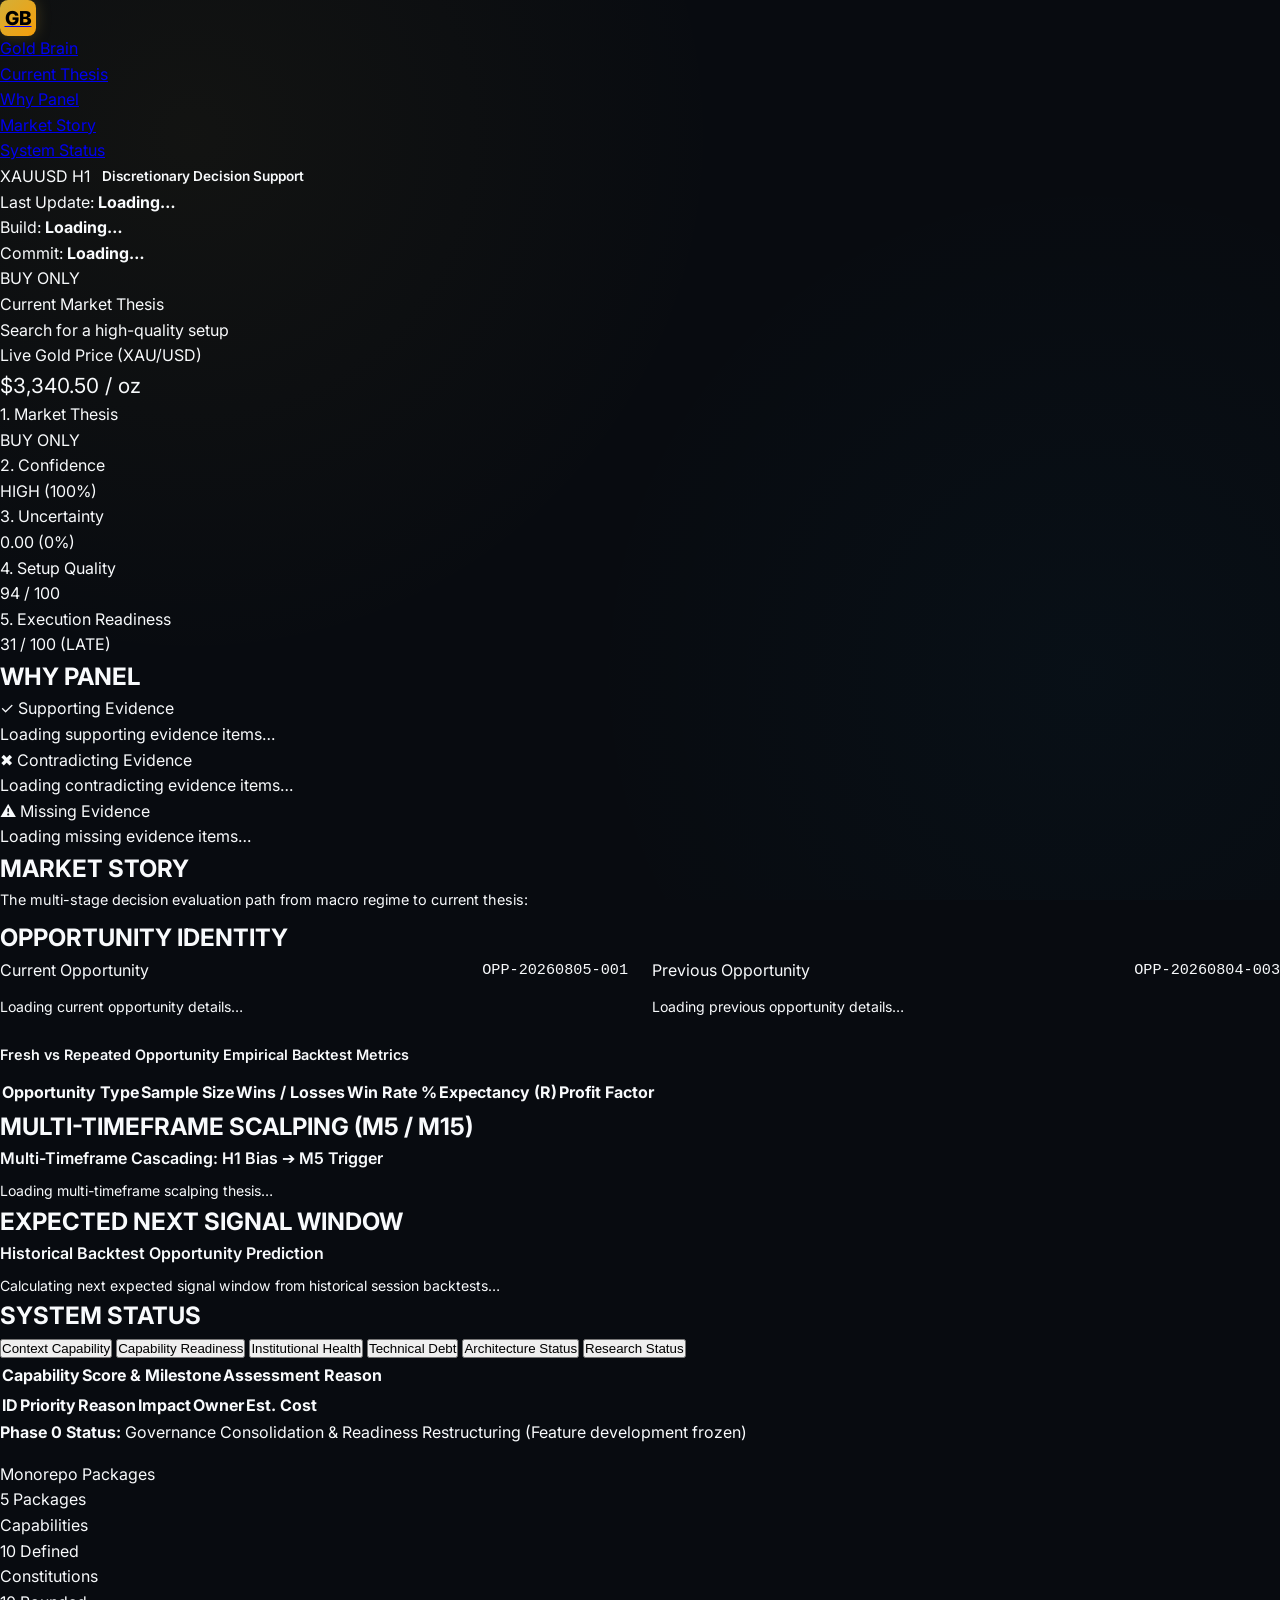
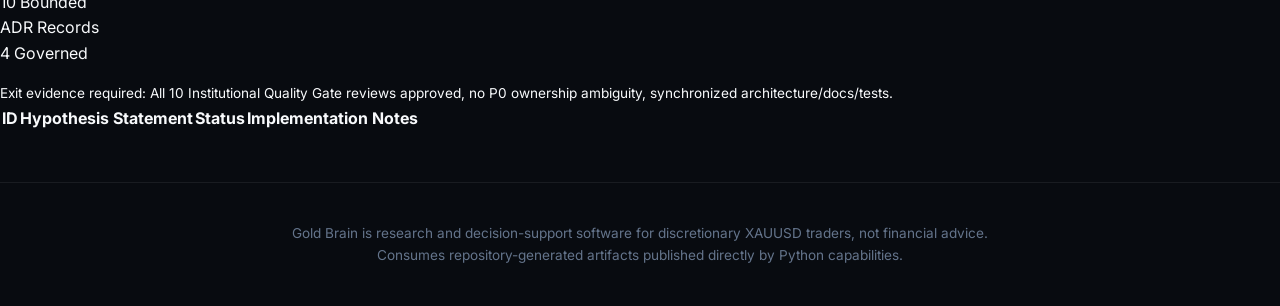
==== commit 968aa199: "feat(signal-prediction): implement Live Gold price ticker, dynamic updates, and Signal Prediction En" ====
--- a/index.html
+++ b/index.html
@@ -56,6 +56,10 @@
           <!-- Key Metrics Grid -->
           <div class="metrics-row">
             <div class="metric-card">
+              <div class="metric-label">Live Gold Price (XAU/USD)</div>
+              <div class="metric-val" id="val-gold-price" style="color: var(--gold); font-size: 1.3rem;">$3,340.50 / oz</div>
+            </div>
+            <div class="metric-card">
               <div class="metric-label">1. Market Thesis</div>
               <div class="metric-val" id="val-thesis-summary">BUY ONLY</div>
             </div>
@@ -203,6 +207,24 @@
         </div>
       </div>
     </section>
+    <!-- 3D. SIGNAL PREDICTION ENGINE -->
+    <section id="prediction-section">
+      <div class="section-title-box">
+        <h2 class="section-h2">EXPECTED NEXT <span>SIGNAL WINDOW</span></h2>
+        <div class="section-line"></div>
+      </div>
+
+      <div class="evidence-box" id="prediction-summary-box">
+        <div style="font-size: 1rem; font-weight: 600; color: var(--gold); margin-bottom: 0.5rem;" id="sp-title">
+          Historical Backtest Opportunity Prediction
+        </div>
+        <div id="sp-body" style="font-size: 0.88rem; line-height: 1.6; color: var(--text-main);">
+          Calculating next expected signal window from historical session backtests…
+        </div>
+      </div>
+    </section>
+
+    <!-- 4. SYSTEM STATUS -->
     <section id="status-section">
       <div class="section-title-box">
         <h2 class="section-h2">SYSTEM <span>STATUS</span></h2>
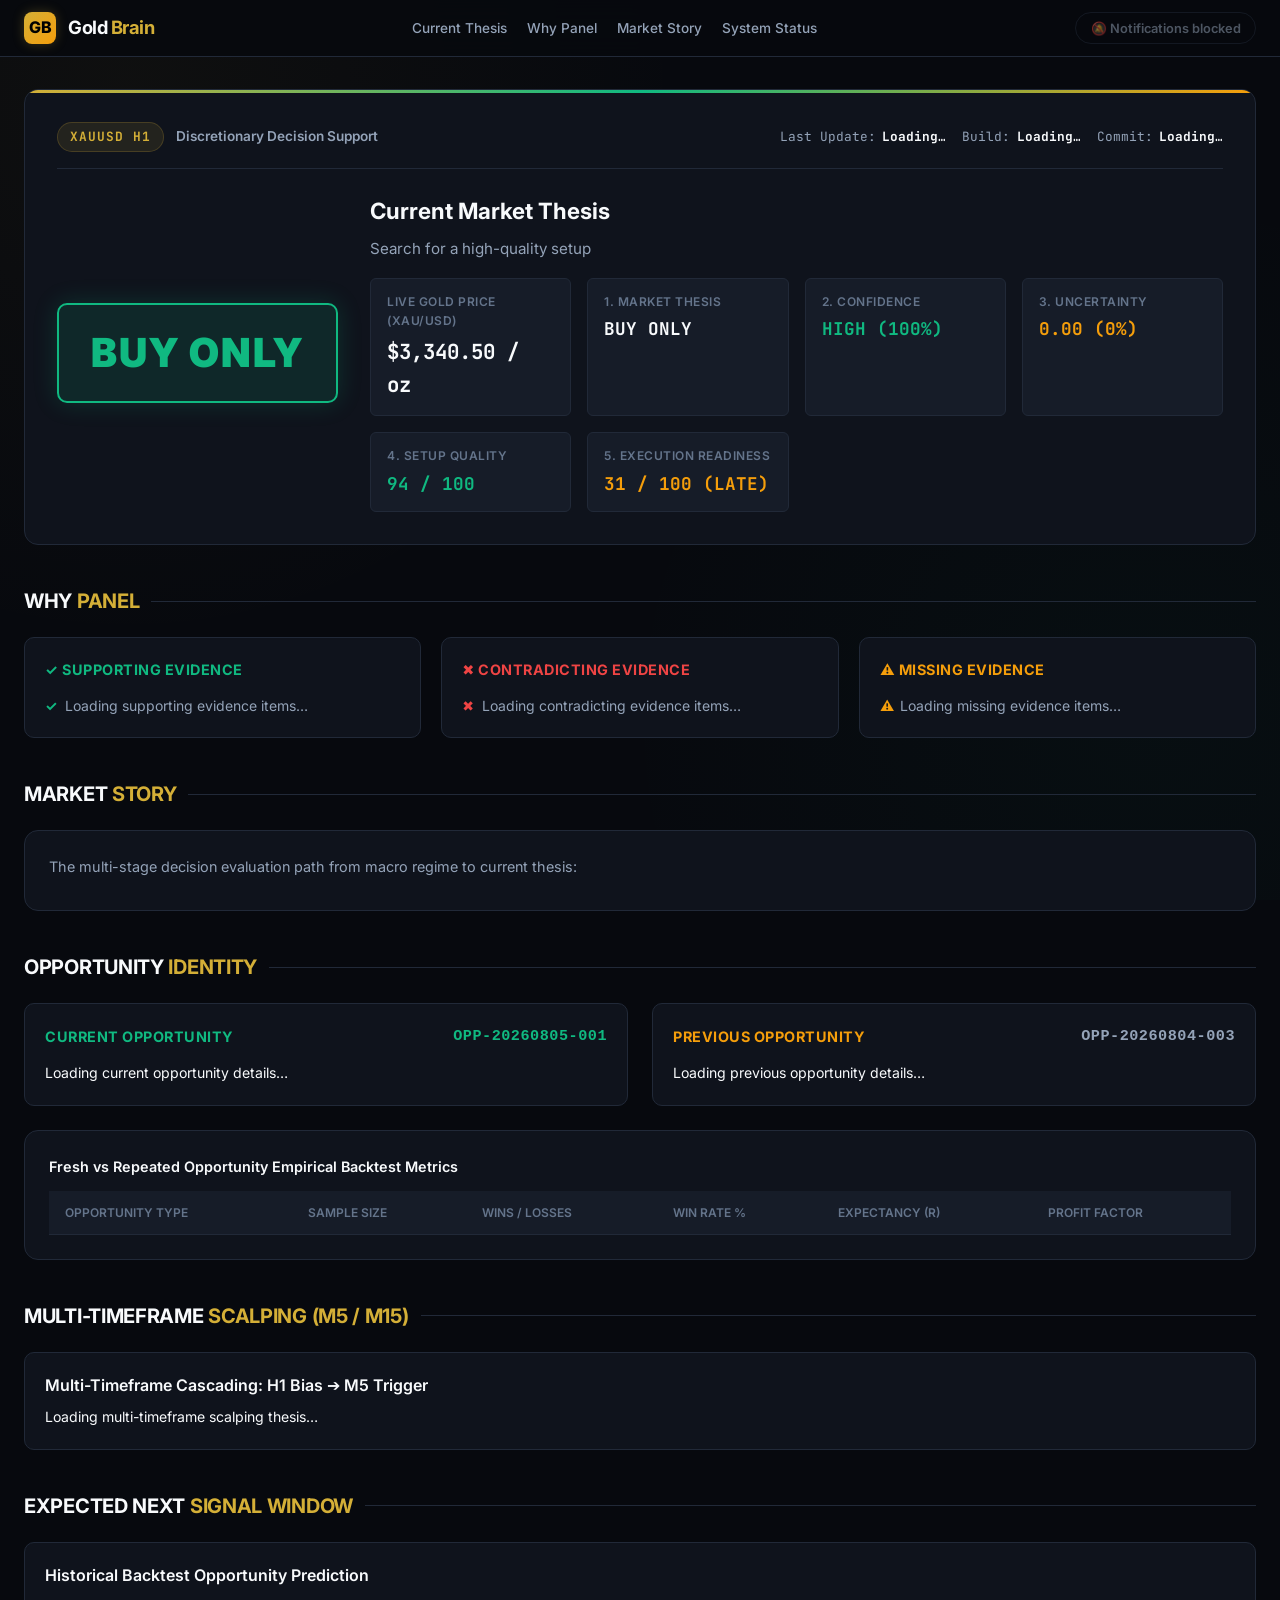
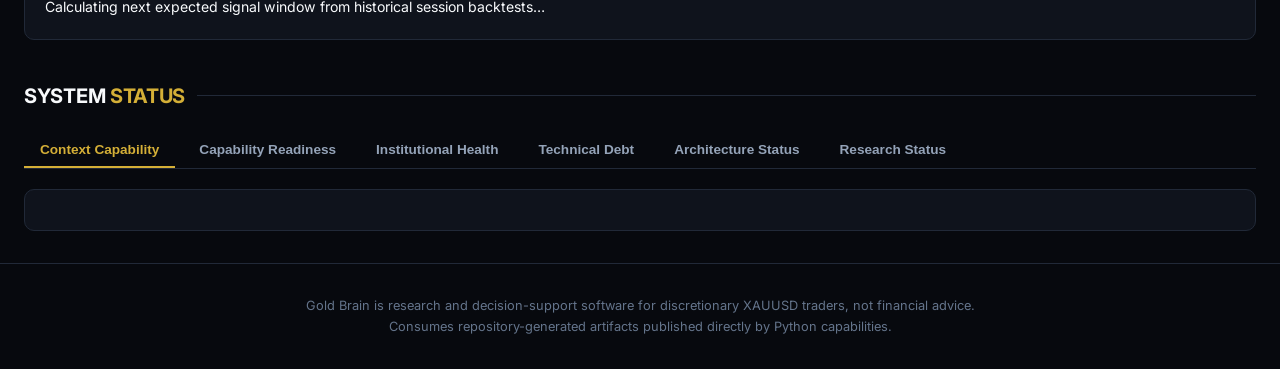
==== commit 63f226a6: "Add browser notifications for BUY signal The dashboard already polls decision.json every 30 seconds " ====
--- a/index.html
+++ b/index.html
@@ -22,6 +22,7 @@
         <li><a href="#story-section">Market Story</a></li>
         <li><a href="#status-section">System Status</a></li>
       </ul>
+      <button id="notify-toggle" class="notify-btn" type="button">🔔 Enable Buy Alerts</button>
     </div>
   </header>
 
--- a/styles.css
+++ b/styles.css
@@ -1,47 +1,39 @@
 /* ==========================================================================
-   Gold Brain — Institutional Decision Intelligence Design System & CSS
+   Gold Brain — First User Experience Sprint Design System & CSS
    ========================================================================== */
 
 @import url('https://fonts.googleapis.com/css2?family=Inter:wght@300;400;500;600;700;800&family=JetBrains+Mono:wght@400;500;600&display=swap');
 
 :root {
-  /* Color Palette */
-  --bg-primary: #080B10;
-  --bg-secondary: #0F141C;
-  --bg-card: rgba(20, 27, 38, 0.7);
-  --bg-card-hover: rgba(28, 38, 54, 0.85);
-  --bg-glass: rgba(15, 20, 28, 0.65);
+  /* Colors */
+  --bg-dark: #07090E;
+  --bg-card: #0F131C;
+  --bg-card-alt: #161C28;
+  --border-color: #212938;
+  --border-highlight: #2E384D;
   
   --gold-primary: #D4AF37;
-  --gold-light: #F3E5AB;
+  --gold-bright: #FFD700;
   --gold-glow: rgba(212, 175, 55, 0.25);
-  --amber-primary: #F59E0B;
   
-  --emerald-success: #10B981;
+  --emerald-buy: #10B981;
   --emerald-glow: rgba(16, 185, 129, 0.2);
-  --rose-danger: #EF4444;
+  --rose-sell: #EF4444;
   --rose-glow: rgba(239, 68, 68, 0.2);
-  --sky-info: #0EA5E9;
+  --amber-wait: #F59E0B;
+  --amber-glow: rgba(245, 158, 11, 0.2);
+  --slate-no-opinion: #64748B;
   
-  --text-primary: #F8FAFC;
-  --text-secondary: #94A3B8;
+  --text-main: #F8FAFC;
+  --text-sub: #94A3B8;
   --text-muted: #64748B;
   
-  --border-color: rgba(212, 175, 55, 0.15);
-  --border-subtle: rgba(255, 255, 255, 0.07);
-  --border-active: rgba(212, 175, 55, 0.5);
-  
-  /* Typography */
   --font-sans: 'Inter', system-ui, -apple-system, sans-serif;
   --font-mono: 'JetBrains Mono', monospace;
   
-  /* Shadows & Glass */
-  --shadow-lg: 0 10px 30px -10px rgba(0, 0, 0, 0.7);
-  --shadow-gold: 0 0 20px rgba(212, 175, 55, 0.15);
-  --glass-blur: blur(12px);
-  --radius-lg: 16px;
-  --radius-md: 12px;
-  --radius-sm: 8px;
+  --radius-lg: 14px;
+  --radius-md: 10px;
+  --radius-sm: 6px;
 }
 
 * {
@@ -51,29 +43,30 @@
 }
 
 body {
+  background-color: var(--bg-dark);
+  color: var(--text-main);
   font-family: var(--font-sans);
-  background-color: var(--bg-primary);
-  color: var(--text-primary);
+  font-size: 14px;
   line-height: 1.6;
-  overflow-x: hidden;
+  min-height: 100vh;
   background-image: 
-    radial-gradient(circle at 15% 15%, rgba(212, 175, 55, 0.05) 0%, transparent 40%),
-    radial-gradient(circle at 85% 75%, rgba(14, 165, 233, 0.03) 0%, transparent 40%);
+    radial-gradient(circle at 10% 10%, rgba(212, 175, 55, 0.04) 0%, transparent 40%),
+    radial-gradient(circle at 90% 80%, rgba(16, 185, 129, 0.03) 0%, transparent 40%);
   background-attachment: fixed;
 }
 
-/* Header & Nav */
-.header {
+/* Header & Meta Navbar */
+.navbar {
+  background: rgba(7, 9, 14, 0.9);
+  backdrop-filter: blur(12px);
+  border-bottom: 1px solid var(--border-color);
   position: sticky;
   top: 0;
   z-index: 100;
-  backdrop-filter: var(--glass-blur);
-  background: rgba(8, 11, 16, 0.85);
-  border-bottom: 1px solid var(--border-subtle);
-  padding: 1rem 2rem;
-}
-
-.nav-container {
+  padding: 0.75rem 1.5rem;
+}
+
+.nav-content {
   max-width: 1280px;
   margin: 0 auto;
   display: flex;
@@ -81,574 +74,488 @@
   align-items: center;
 }
 
-.brand {
+.brand-box {
   display: flex;
   align-items: center;
   gap: 0.75rem;
   text-decoration: none;
-  color: var(--text-primary);
+  color: var(--text-main);
 }
 
 .brand-icon {
-  width: 36px;
-  height: 36px;
-  background: linear-gradient(135deg, var(--gold-primary), var(--amber-primary));
+  width: 32px;
+  height: 32px;
+  background: linear-gradient(135deg, var(--gold-primary), var(--amber-wait));
   border-radius: 8px;
   display: flex;
   align-items: center;
   justify-content: center;
   font-weight: 800;
-  font-size: 1.2rem;
+  font-size: 1rem;
   color: #000;
-  box-shadow: 0 0 15px var(--gold-glow);
-}
-
-.brand-title {
-  font-size: 1.25rem;
+  box-shadow: 0 0 12px var(--gold-glow);
+}
+
+.brand-name {
+  font-size: 1.15rem;
   font-weight: 700;
   letter-spacing: -0.5px;
 }
 
-.brand-title span {
-  color: var(--gold-primary);
-}
-
-.nav-links {
-  display: flex;
-  gap: 1.5rem;
+.brand-name span {
+  color: var(--gold-primary);
+}
+
+.nav-menu {
+  display: flex;
+  gap: 1.25rem;
   list-style: none;
 }
 
-.nav-links a {
-  color: var(--text-secondary);
+.nav-menu a {
+  color: var(--text-sub);
   text-decoration: none;
-  font-size: 0.9rem;
+  font-size: 0.85rem;
   font-weight: 500;
-  transition: all 0.2s ease;
-}
-
-.nav-links a:hover {
-  color: var(--gold-primary);
-}
-
-.status-badge {
-  display: inline-flex;
-  align-items: center;
-  gap: 0.5rem;
-  background: rgba(245, 158, 11, 0.1);
-  border: 1px solid rgba(245, 158, 11, 0.3);
-  color: var(--amber-primary);
-  padding: 0.35rem 0.85rem;
-  border-radius: 20px;
+  transition: color 0.2s;
+}
+
+.nav-menu a:hover {
+  color: var(--gold-primary);
+}
+
+.notify-btn {
+  background: transparent;
+  border: 1px solid var(--border-color);
+  color: var(--text-sub);
   font-size: 0.8rem;
   font-weight: 600;
-}
-
-.status-dot {
-  width: 8px;
-  height: 8px;
-  background-color: var(--amber-primary);
-  border-radius: 50%;
-  box-shadow: 0 0 8px var(--amber-primary);
-  animation: pulse 2s infinite;
-}
-
-@keyframes pulse {
-  0% { opacity: 1; transform: scale(1); }
-  50% { opacity: 0.5; transform: scale(1.2); }
-  100% { opacity: 1; transform: scale(1); }
-}
-
-/* Main Container */
-.container {
+  font-family: inherit;
+  padding: 0.45rem 0.9rem;
+  border-radius: 20px;
+  cursor: pointer;
+  white-space: nowrap;
+  transition: color 0.2s, border-color 0.2s, background 0.2s;
+}
+
+.notify-btn:hover:not(:disabled) {
+  color: var(--gold-primary);
+  border-color: var(--gold-primary);
+}
+
+.notify-btn.notify-on {
+  color: var(--emerald-buy);
+  border-color: var(--emerald-buy);
+  background: rgba(16, 185, 129, 0.1);
+}
+
+.notify-btn:disabled {
+  opacity: 0.5;
+  cursor: not-allowed;
+}
+
+/* Page Layout */
+.main-wrapper {
   max-width: 1280px;
   margin: 0 auto;
-  padding: 2.5rem 1.5rem;
-}
-
-/* Hero Section */
-.hero {
-  text-align: center;
-  padding: 3rem 1rem 4rem 1rem;
-}
-
-.hero-tag {
-  display: inline-block;
-  padding: 0.4rem 1rem;
+  padding: 2rem 1.5rem;
+  display: flex;
+  flex-direction: column;
+  gap: 2.5rem;
+}
+
+/* Home Page Header / Immediate Answer Card */
+.thesis-hero {
+  background: var(--bg-card);
+  border: 1px solid var(--border-color);
+  border-radius: var(--radius-lg);
+  padding: 2rem;
+  display: flex;
+  flex-direction: column;
+  gap: 1.5rem;
+  position: relative;
+  overflow: hidden;
+}
+
+.thesis-hero::before {
+  content: '';
+  position: absolute;
+  top: 0; left: 0; right: 0;
+  height: 3px;
+  background: linear-gradient(90deg, var(--gold-primary), var(--emerald-buy), var(--amber-wait));
+}
+
+.hero-meta-bar {
+  display: flex;
+  justify-content: space-between;
+  align-items: center;
+  flex-wrap: wrap;
+  gap: 1rem;
+  padding-bottom: 1rem;
+  border-bottom: 1px solid var(--border-color);
+}
+
+.symbol-badge {
+  font-size: 0.8rem;
+  font-weight: 700;
+  font-family: var(--font-mono);
+  color: var(--gold-primary);
   background: rgba(212, 175, 55, 0.1);
-  border: 1px solid var(--border-color);
-  border-radius: 50px;
-  color: var(--gold-primary);
-  font-size: 0.85rem;
-  font-weight: 600;
-  text-transform: uppercase;
+  border: 1px solid rgba(212, 175, 55, 0.2);
+  padding: 0.25rem 0.75rem;
+  border-radius: 20px;
   letter-spacing: 1px;
-  margin-bottom: 1.5rem;
-}
-
-.hero-title {
-  font-size: 3rem;
-  font-weight: 800;
-  line-height: 1.15;
-  margin-bottom: 1.25rem;
-  background: linear-gradient(180deg, #FFFFFF 0%, #94A3B8 100%);
-  -webkit-background-clip: text;
-  -webkit-text-fill-color: transparent;
-}
-
-.hero-title-gold {
-  background: linear-gradient(135deg, var(--gold-light) 0%, var(--gold-primary) 100%);
-  -webkit-background-clip: text;
-  -webkit-text-fill-color: transparent;
-}
-
-.hero-subtitle {
-  max-width: 780px;
-  margin: 0 auto 2.5rem auto;
-  color: var(--text-secondary);
-  font-size: 1.15rem;
-  line-height: 1.7;
-}
-
-.stats-bar {
-  display: grid;
-  grid-template-columns: repeat(auto-fit, minmax(220px, 1fr));
-  gap: 1.25rem;
-  margin-top: 2.5rem;
-}
-
-.stat-card {
-  background: var(--bg-card);
-  border: 1px solid var(--border-subtle);
-  backdrop-filter: var(--glass-blur);
-  padding: 1.25rem;
+}
+
+.meta-indicators {
+  display: flex;
+  gap: 1rem;
+  flex-wrap: wrap;
+  font-size: 0.8rem;
+  color: var(--text-sub);
+  font-family: var(--font-mono);
+}
+
+.meta-item {
+  display: flex;
+  align-items: center;
+  gap: 0.4rem;
+}
+
+.meta-item strong {
+  color: var(--text-main);
+}
+
+/* Market Thesis Main Badge */
+.thesis-display-box {
+  display: flex;
+  align-items: center;
+  gap: 2rem;
+  flex-wrap: wrap;
+}
+
+.thesis-badge-large {
+  font-size: 2.5rem;
+  font-weight: 900;
+  letter-spacing: 2px;
+  padding: 1rem 2rem;
   border-radius: var(--radius-md);
   text-align: center;
-  transition: transform 0.2s ease, border-color 0.2s ease;
-}
-
-.stat-card:hover {
-  transform: translateY(-2px);
-  border-color: var(--border-color);
-}
-
-.stat-value {
-  font-size: 1.8rem;
-  font-weight: 700;
-  color: var(--gold-primary);
+  min-width: 220px;
+  border: 2px solid transparent;
+  box-shadow: 0 0 30px rgba(0,0,0,0.5);
+}
+
+.thesis-BUY-ONLY {
+  background: rgba(16, 185, 129, 0.12);
+  border-color: var(--emerald-buy);
+  color: var(--emerald-buy);
+  box-shadow: 0 0 25px var(--emerald-glow);
+}
+
+.thesis-SELL-ONLY {
+  background: rgba(239, 68, 68, 0.12);
+  border-color: var(--rose-sell);
+  color: var(--rose-sell);
+  box-shadow: 0 0 25px var(--rose-glow);
+}
+
+.thesis-WAIT {
+  background: rgba(245, 158, 11, 0.12);
+  border-color: var(--amber-wait);
+  color: var(--amber-wait);
+  box-shadow: 0 0 25px var(--amber-glow);
+}
+
+.thesis-NO-OPINION {
+  background: rgba(100, 116, 139, 0.12);
+  border-color: var(--slate-no-opinion);
+  color: var(--slate-no-opinion);
+}
+
+.thesis-info-details {
+  flex: 1;
+  min-width: 280px;
+}
+
+.thesis-title-text {
+  font-size: 1.4rem;
+  font-weight: 700;
+  margin-bottom: 0.5rem;
+}
+
+.thesis-sub-meaning {
+  font-size: 0.95rem;
+  color: var(--text-sub);
+  margin-bottom: 1rem;
+}
+
+/* Key Metrics Grid */
+.metrics-row {
+  display: grid;
+  grid-template-columns: repeat(auto-fit, minmax(180px, 1fr));
+  gap: 1rem;
+  margin-top: 0.5rem;
+}
+
+.metric-card {
+  background: var(--bg-card-alt);
+  border: 1px solid var(--border-color);
+  padding: 0.85rem 1rem;
+  border-radius: var(--radius-sm);
+}
+
+.metric-label {
+  font-size: 0.75rem;
+  text-transform: uppercase;
+  letter-spacing: 0.5px;
+  color: var(--text-muted);
+  font-weight: 600;
   margin-bottom: 0.25rem;
 }
 
-.stat-label {
-  font-size: 0.85rem;
-  color: var(--text-secondary);
-  font-weight: 500;
-}
-
-/* Section Common */
-.section {
-  margin-bottom: 4.5rem;
-}
-
-.section-header {
-  margin-bottom: 2rem;
-}
-
-.section-title {
-  font-size: 1.8rem;
-  font-weight: 700;
+.metric-val {
+  font-size: 1.1rem;
+  font-weight: 700;
+  font-family: var(--font-mono);
+  color: var(--text-main);
+}
+
+/* Section Header */
+.section-title-box {
   display: flex;
   align-items: center;
   gap: 0.75rem;
-  margin-bottom: 0.5rem;
-}
-
-.section-title i {
-  color: var(--gold-primary);
-}
-
-.section-desc {
-  color: var(--text-secondary);
-  font-size: 1rem;
-}
-
-/* Interactive Evaluator Playground */
-.evaluator-grid {
+  margin-bottom: 1.25rem;
+}
+
+.section-h2 {
+  font-size: 1.25rem;
+  font-weight: 700;
+  color: var(--text-main);
+  letter-spacing: -0.3px;
+}
+
+.section-h2 span {
+  color: var(--gold-primary);
+}
+
+.section-line {
+  flex: 1;
+  height: 1px;
+  background: var(--border-color);
+}
+
+/* Why Panel Section */
+.why-grid {
   display: grid;
-  grid-template-columns: 1fr 1fr;
-  gap: 1.5rem;
-}
-
-@media (max-width: 900px) {
-  .evaluator-grid {
-    grid-template-columns: 1fr;
-  }
-  .hero-title {
-    font-size: 2.2rem;
-  }
-}
-
-.panel {
+  grid-template-columns: repeat(auto-fit, minmax(320px, 1fr));
+  gap: 1.25rem;
+}
+
+.evidence-box {
   background: var(--bg-card);
-  border: 1px solid var(--border-subtle);
-  backdrop-filter: var(--glass-blur);
-  border-radius: var(--radius-lg);
-  padding: 1.75rem;
+  border: 1px solid var(--border-color);
+  border-radius: var(--radius-md);
+  padding: 1.25rem;
+}
+
+.evidence-title {
+  font-size: 0.9rem;
+  font-weight: 700;
+  text-transform: uppercase;
+  letter-spacing: 0.5px;
+  margin-bottom: 0.85rem;
+  display: flex;
+  align-items: center;
+  gap: 0.5rem;
+}
+
+.evidence-title.supporting { color: var(--emerald-buy); }
+.evidence-title.contradicting { color: var(--rose-sell); }
+.evidence-title.missing { color: var(--amber-wait); }
+
+.evidence-ul {
+  list-style: none;
   display: flex;
   flex-direction: column;
-}
-
-.panel-header {
-  display: flex;
-  justify-content: space-between;
-  align-items: center;
-  margin-bottom: 1.25rem;
-  padding-bottom: 0.75rem;
-  border-bottom: 1px solid var(--border-subtle);
-}
-
-.panel-title {
-  font-size: 1.1rem;
-  font-weight: 600;
-  color: var(--text-primary);
-}
-
-.scenario-buttons {
-  display: flex;
-  flex-wrap: wrap;
-  gap: 0.5rem;
-  margin-bottom: 1.25rem;
-}
-
-.btn-scenario {
-  background: rgba(255, 255, 255, 0.05);
-  border: 1px solid var(--border-subtle);
-  color: var(--text-secondary);
-  padding: 0.5rem 0.9rem;
-  border-radius: var(--radius-sm);
-  font-size: 0.825rem;
-  font-weight: 500;
-  cursor: pointer;
-  transition: all 0.2s ease;
-}
-
-.btn-scenario:hover, .btn-scenario.active {
-  background: rgba(212, 175, 55, 0.15);
-  border-color: var(--gold-primary);
-  color: var(--gold-light);
-}
-
-.code-editor {
-  background: #05070A;
-  border: 1px solid var(--border-subtle);
-  border-radius: var(--radius-md);
-  padding: 1rem;
-  font-family: var(--font-mono);
-  font-size: 0.85rem;
-  color: #A7F3D0;
-  width: 100%;
-  height: 280px;
-  resize: vertical;
-  outline: none;
-  line-height: 1.5;
-}
-
-.code-editor:focus {
-  border-color: var(--border-active);
-}
-
-.btn-eval {
-  margin-top: 1rem;
-  background: linear-gradient(135deg, var(--gold-primary) 0%, var(--amber-primary) 100%);
-  color: #000;
-  font-weight: 700;
-  font-size: 0.95rem;
-  padding: 0.85rem 1.5rem;
-  border: none;
-  border-radius: var(--radius-md);
-  cursor: pointer;
-  transition: all 0.2s ease;
-  box-shadow: 0 4px 15px var(--gold-glow);
-  display: flex;
-  align-items: center;
-  justify-content: center;
-  gap: 0.5rem;
-}
-
-.btn-eval:hover {
-  transform: translateY(-2px);
-  box-shadow: 0 6px 20px rgba(212, 175, 55, 0.35);
-}
-
-/* Verdict Display */
-.verdict-card {
-  padding: 1.25rem;
-  border-radius: var(--radius-md);
-  margin-bottom: 1.25rem;
-  display: flex;
-  align-items: center;
-  justify-content: space-between;
-  border: 1px solid transparent;
-}
-
-.verdict-BUY {
-  background: rgba(16, 185, 129, 0.12);
-  border-color: var(--emerald-success);
-  color: var(--emerald-success);
-}
-
-.verdict-SELL {
-  background: rgba(239, 68, 68, 0.12);
-  border-color: var(--rose-danger);
-  color: var(--rose-danger);
-}
-
-.verdict-WAIT {
-  background: rgba(245, 158, 11, 0.12);
-  border-color: var(--amber-primary);
-  color: var(--amber-primary);
-}
-
-.verdict-badge {
-  font-size: 2rem;
-  font-weight: 800;
-  letter-spacing: 1px;
-}
-
-.verdict-details {
-  text-align: right;
-}
-
-.verdict-meaning {
-  font-size: 0.9rem;
-  font-weight: 600;
-  color: var(--text-primary);
-}
-
-.verdict-confidence {
-  font-size: 0.8rem;
-  color: var(--text-secondary);
-}
-
-.reasons-list {
-  list-style: none;
-  margin-bottom: 1.25rem;
-}
-
-.reasons-list li {
+  gap: 0.6rem;
+}
+
+.evidence-ul li {
   position: relative;
-  padding-left: 1.5rem;
-  margin-bottom: 0.5rem;
-  font-size: 0.9rem;
-  color: var(--text-primary);
-}
-
-.reasons-list li::before {
+  padding-left: 1.25rem;
+  font-size: 0.875rem;
+  color: var(--text-sub);
+}
+
+.evidence-ul.supporting li::before {
   content: "✓";
   position: absolute;
   left: 0;
-  color: var(--emerald-success);
+  color: var(--emerald-buy);
   font-weight: bold;
 }
 
-.json-output {
-  background: #05070A;
-  border: 1px solid var(--border-subtle);
-  border-radius: var(--radius-md);
-  padding: 1rem;
+.evidence-ul.contradicting li::before {
+  content: "✖";
+  position: absolute;
+  left: 0;
+  color: var(--rose-sell);
+  font-weight: bold;
+}
+
+.evidence-ul.missing li::before {
+  content: "⚠";
+  position: absolute;
+  left: 0;
+  color: var(--amber-wait);
+  font-weight: bold;
+}
+
+.empty-evidence {
+  font-size: 0.85rem;
+  color: var(--text-muted);
+  font-style: italic;
+}
+
+/* Market Story Flow Diagram */
+.story-card {
+  background: var(--bg-card);
+  border: 1px solid var(--border-color);
+  border-radius: var(--radius-lg);
+  padding: 1.5rem;
+}
+
+.story-pipeline {
+  display: flex;
+  align-items: center;
+  justify-content: space-between;
+  flex-wrap: wrap;
+  gap: 0.75rem;
+  margin-top: 1rem;
+}
+
+.story-node {
+  background: var(--bg-card-alt);
+  border: 1px solid var(--border-color);
+  border-radius: var(--radius-sm);
+  padding: 0.85rem 1rem;
+  text-align: center;
+  flex: 1;
+  min-width: 130px;
+}
+
+.node-label {
+  font-size: 0.75rem;
+  font-weight: 700;
+  text-transform: uppercase;
+  color: var(--text-muted);
+  margin-bottom: 0.35rem;
+}
+
+.node-status {
+  font-size: 0.85rem;
+  font-weight: 600;
+}
+
+.arrow-down {
+  color: var(--gold-primary);
+  font-size: 1.2rem;
+  font-weight: bold;
+}
+
+/* Not Yet Implemented Badge */
+.not-implemented-pill {
+  display: inline-block;
+  background: rgba(245, 158, 11, 0.1);
+  border: 1px solid rgba(245, 158, 11, 0.3);
+  color: var(--amber-wait);
+  padding: 0.2rem 0.5rem;
+  border-radius: 4px;
+  font-size: 0.75rem;
+  font-weight: 600;
   font-family: var(--font-mono);
-  font-size: 0.825rem;
-  color: #94A3B8;
-  max-height: 220px;
-  overflow-y: auto;
-  white-space: pre-wrap;
-}
-
-/* Capability Readiness Matrix */
-.matrix-table-wrapper {
-  background: var(--bg-card);
-  border: 1px solid var(--border-subtle);
-  backdrop-filter: var(--glass-blur);
-  border-radius: var(--radius-lg);
+}
+
+/* System Status Tabs & Cards */
+.status-tabs {
+  display: flex;
+  gap: 0.5rem;
+  border-bottom: 1px solid var(--border-color);
+  margin-bottom: 1.25rem;
   overflow-x: auto;
 }
 
-.matrix-table {
+.tab-btn {
+  background: transparent;
+  border: none;
+  color: var(--text-sub);
+  padding: 0.6rem 1rem;
+  font-size: 0.85rem;
+  font-weight: 600;
+  cursor: pointer;
+  border-bottom: 2px solid transparent;
+  transition: all 0.2s;
+  white-space: nowrap;
+}
+
+.tab-btn:hover, .tab-btn.active {
+  color: var(--gold-primary);
+  border-bottom-color: var(--gold-primary);
+}
+
+.tab-content {
+  display: none;
+}
+
+.tab-content.active {
+  display: block;
+}
+
+/* Common Tables */
+.data-table {
   width: 100%;
   border-collapse: collapse;
   text-align: left;
-  font-size: 0.9rem;
-}
-
-.matrix-table th {
-  background: rgba(255, 255, 255, 0.03);
-  padding: 1rem 1.25rem;
-  color: var(--text-secondary);
+  font-size: 0.85rem;
+}
+
+.data-table th {
+  background: var(--bg-card-alt);
+  padding: 0.75rem 1rem;
+  color: var(--text-muted);
   font-weight: 600;
-  border-bottom: 1px solid var(--border-subtle);
-}
-
-.matrix-table td {
-  padding: 1rem 1.25rem;
-  border-bottom: 1px solid var(--border-subtle);
-  color: var(--text-primary);
-}
-
-.matrix-table tr:hover {
+  border-bottom: 1px solid var(--border-color);
+  text-transform: uppercase;
+  font-size: 0.75rem;
+}
+
+.data-table td {
+  padding: 0.75rem 1rem;
+  border-bottom: 1px solid var(--border-color);
+  color: var(--text-sub);
+}
+
+.data-table tr:hover td {
   background: rgba(255, 255, 255, 0.02);
-}
-
-.capability-name {
-  font-weight: 600;
-  color: var(--gold-light);
-  display: flex;
-  align-items: center;
-  gap: 0.5rem;
-}
-
-.score-pill {
-  display: inline-flex;
-  align-items: center;
-  padding: 0.25rem 0.6rem;
-  border-radius: 6px;
-  font-size: 0.75rem;
-  font-weight: 700;
-  font-family: var(--font-mono);
-}
-
-.score-60 { background: rgba(16, 185, 129, 0.15); color: var(--emerald-success); border: 1px solid var(--emerald-glow); }
-.score-40 { background: rgba(14, 165, 233, 0.15); color: var(--sky-info); border: 1px solid rgba(14, 165, 233, 0.3); }
-.score-20 { background: rgba(245, 158, 11, 0.15); color: var(--amber-primary); border: 1px solid rgba(245, 158, 11, 0.3); }
-.score-0  { background: rgba(239, 68, 68, 0.15); color: var(--rose-danger); border: 1px solid var(--rose-glow); }
-
-/* Progress Bar */
-.progress-bar-bg {
-  width: 100px;
-  height: 6px;
-  background: rgba(255, 255, 255, 0.1);
-  border-radius: 3px;
-  overflow: hidden;
-  margin-top: 4px;
-}
-
-.progress-bar-fill {
-  height: 100%;
-  border-radius: 3px;
-  transition: width 0.8s ease;
-}
-
-/* Governance & Constitutions */
-.grid-cards {
-  display: grid;
-  grid-template-columns: repeat(auto-fit, minmax(320px, 1fr));
-  gap: 1.5rem;
-}
-
-.card-item {
-  background: var(--bg-card);
-  border: 1px solid var(--border-subtle);
-  border-radius: var(--radius-lg);
-  padding: 1.5rem;
-  transition: all 0.2s ease;
-}
-
-.card-item:hover {
-  transform: translateY(-3px);
-  border-color: var(--border-color);
-  box-shadow: var(--shadow-gold);
-}
-
-.card-title {
-  font-size: 1.1rem;
-  font-weight: 600;
-  color: var(--gold-light);
-  margin-bottom: 0.75rem;
-  display: flex;
-  align-items: center;
-  gap: 0.5rem;
-}
-
-.card-body {
-  color: var(--text-secondary);
-  font-size: 0.9rem;
-  line-height: 1.6;
-}
-
-/* Roadmap Timeline */
-.timeline {
-  display: grid;
-  grid-template-columns: repeat(auto-fit, minmax(260px, 1fr));
-  gap: 1.5rem;
-}
-
-.timeline-step {
-  background: var(--bg-card);
-  border: 1px solid var(--border-subtle);
-  border-radius: var(--radius-lg);
-  padding: 1.5rem;
-  position: relative;
-}
-
-.timeline-step.active {
-  border-color: var(--amber-primary);
-  background: rgba(245, 158, 11, 0.05);
-}
-
-.step-num {
-  font-size: 0.75rem;
-  font-weight: 800;
-  text-transform: uppercase;
-  letter-spacing: 1px;
-  color: var(--amber-primary);
-  margin-bottom: 0.5rem;
-}
-
-.step-title {
-  font-size: 1.1rem;
-  font-weight: 700;
-  margin-bottom: 0.75rem;
-  color: var(--text-primary);
-}
-
-.step-desc {
-  font-size: 0.875rem;
-  color: var(--text-secondary);
+  color: var(--text-main);
 }
 
 /* Footer */
 .footer {
-  border-top: 1px solid var(--border-subtle);
-  padding: 2.5rem 1.5rem;
+  border-top: 1px solid var(--border-color);
+  padding: 2rem 1.5rem;
   text-align: center;
+  font-size: 0.8rem;
   color: var(--text-muted);
-  font-size: 0.85rem;
-  margin-top: 3rem;
-}
-
-.footer-links {
-  display: flex;
-  justify-content: center;
-  gap: 1.5rem;
-  margin-bottom: 1rem;
-}
-
-.footer-links a {
-  color: var(--text-secondary);
+}
+
+.footer a {
+  color: var(--text-sub);
   text-decoration: none;
 }
 
-.footer-links a:hover {
-  color: var(--gold-primary);
-}
-
-.disclaimer-box {
-  max-width: 800px;
-  margin: 1.5rem auto 0 auto;
-  padding: 1rem;
-  background: rgba(255, 255, 255, 0.02);
-  border: 1px solid var(--border-subtle);
-  border-radius: var(--radius-sm);
-  font-size: 0.8rem;
-  line-height: 1.5;
-  color: var(--text-muted);
-}
+.footer a:hover {
+  color: var(--gold-primary);
+}
